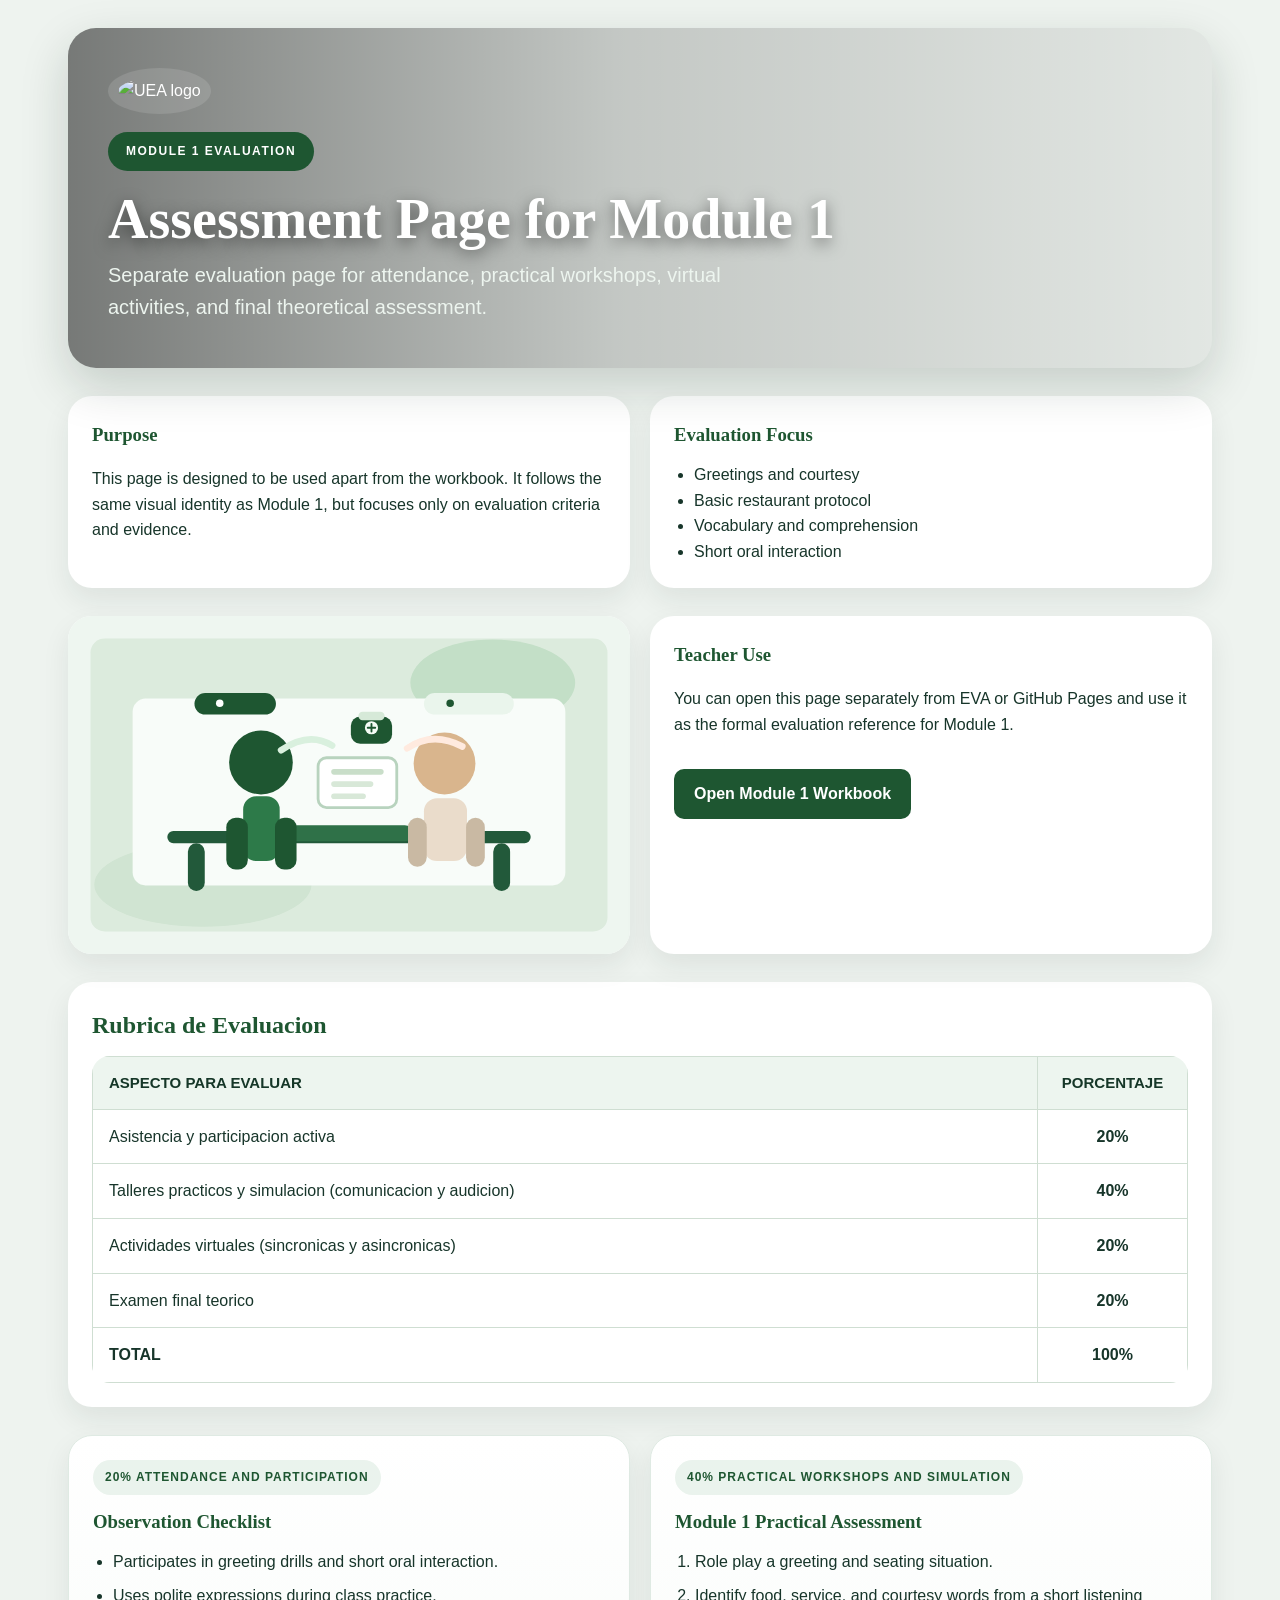
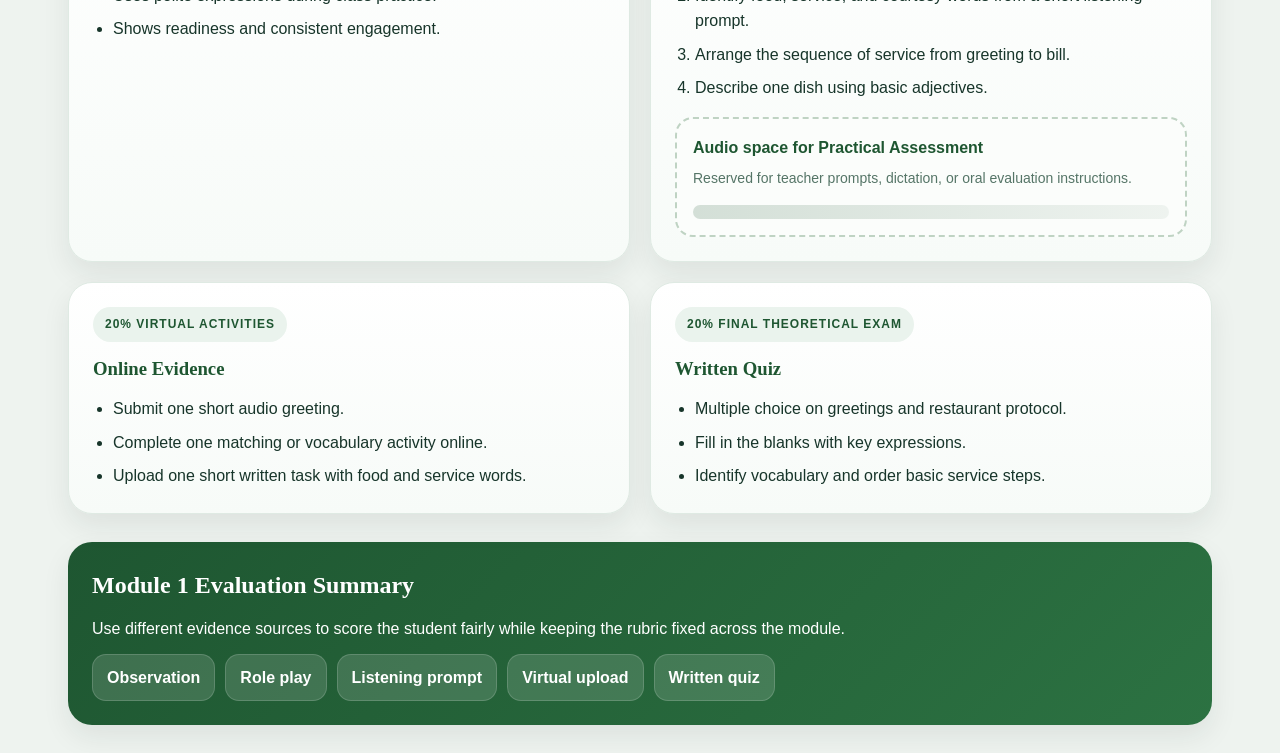
==== module1_evaluation.html @ 51299709 "Publish updated hospitality modules and evaluations" ====
<!DOCTYPE html>
<html lang="en">
<head>
<meta charset="utf-8">
<meta name="viewport" content="width=device-width, initial-scale=1">
<title>Module 1 Evaluation</title>
<style>
  :root {
    --bg: #eef3ef;
    --surface: #ffffff;
    --surface-soft: #f6faf7;
    --line: #dfeae3;
    --text: #17352a;
    --muted: #557567;
    --brand: #1e5631;
    --brand-dark: #163728;
    --shadow: 0 12px 28px rgba(20, 44, 32, 0.08);
  }
  * { box-sizing: border-box; }
  body {
    margin: 0;
    background: var(--bg);
    color: var(--text);
    font-family: "Segoe UI", Roboto, Arial, sans-serif;
    line-height: 1.6;
  }
  .wrap {
    max-width: 1200px;
    margin: 0 auto;
    padding: 28px;
  }
  .hero {
    position: relative;
    overflow: hidden;
    border-radius: 28px;
    min-height: 340px;
    padding: 40px;
    color: #ffffff;
    background:
      linear-gradient(90deg, rgba(0, 0, 0, 0.5), rgba(0, 0, 0, 0.18) 48%, rgba(0, 0, 0, 0.05)),
      url("https://res.cloudinary.com/du4lciu5v/image/upload/q_auto/f_auto/v1775260949/imagen_modulo1_jikhqn.png") center/cover;
    box-shadow: 0 18px 48px rgba(18, 40, 29, 0.18);
  }
  .logo {
    width: 110px;
    border-radius: 50%;
    background: rgba(255, 255, 255, 0.12);
    padding: 10px;
  }
  .badge {
    display: inline-block;
    margin-top: 18px;
    padding: 10px 18px;
    border-radius: 999px;
    background: var(--brand);
    font-size: 12px;
    font-weight: 700;
    letter-spacing: 1.5px;
    text-transform: uppercase;
  }
  .hero h1 {
    margin: 18px 0 10px;
    max-width: 760px;
    font-family: Georgia, "Times New Roman", serif;
    font-size: clamp(34px, 6vw, 56px);
    line-height: 1.08;
    text-shadow: 0 5px 16px rgba(0, 0, 0, 0.5);
  }
  .hero p {
    max-width: 620px;
    margin: 0;
    font-size: 20px;
    color: #edf5ef;
  }
  .intro,
  .criteria-grid,
  .visual-strip {
    display: grid;
    grid-template-columns: 1fr 1fr;
    gap: 20px;
  }
  .intro,
  .visual-strip,
  .criteria-grid,
  .rubric-panel,
  .final-panel {
    margin-top: 28px;
  }
  .panel,
  .criterion,
  .rubric-panel,
  .final-panel,
  .image-card {
    background: var(--surface);
    border-radius: 24px;
    box-shadow: var(--shadow);
  }
  .panel,
  .criterion,
  .rubric-panel,
  .final-panel {
    padding: 24px;
  }
  .panel h3,
  .rubric-panel h2,
  .criterion h3,
  .final-panel h2 {
    margin: 0 0 12px;
    font-family: Georgia, "Times New Roman", serif;
    color: var(--brand);
  }
  .image-card {
    overflow: hidden;
    min-height: 300px;
  }
  .image-card img {
    width: 100%;
    height: 100%;
    display: block;
    object-fit: cover;
  }
  .panel ul,
  .criterion ul,
  .criterion ol {
    margin: 0;
    padding-left: 20px;
  }
  .criterion li + li {
    margin-top: 8px;
  }
  .rubric-table {
    width: 100%;
    border-collapse: collapse;
    overflow: hidden;
    border-radius: 18px;
  }
  .rubric-table th,
  .rubric-table td {
    border: 1px solid #cfded2;
    padding: 14px 16px;
    text-align: left;
  }
  .rubric-table th {
    background: #edf5ef;
    color: var(--brand-dark);
    font-size: 15px;
  }
  .rubric-table td:last-child,
  .rubric-table th:last-child {
    width: 150px;
    text-align: center;
    font-weight: 800;
  }
  .criterion {
    border: 1px solid var(--line);
    background: linear-gradient(180deg, #ffffff 0%, #f7fbf8 100%);
  }
  .weight {
    display: inline-block;
    margin-bottom: 12px;
    padding: 8px 12px;
    border-radius: 999px;
    background: #eaf3ed;
    color: var(--brand);
    font-size: 12px;
    font-weight: 800;
    letter-spacing: 1px;
    text-transform: uppercase;
  }
  .audio-slot {
    margin-top: 16px;
    min-height: 96px;
    border: 2px dashed #bfd3c3;
    border-radius: 18px;
    padding: 16px;
    background: #fbfdfb;
  }
  .audio-slot strong {
    display: block;
    margin-bottom: 6px;
    color: var(--brand);
  }
  .audio-slot p {
    margin: 0;
    color: var(--muted);
    font-size: 14px;
  }
  .audio-placeholder {
    height: 14px;
    margin-top: 16px;
    border-radius: 999px;
    background: linear-gradient(90deg, rgba(30, 86, 49, 0.18), rgba(30, 86, 49, 0.06));
  }
  .action-link {
    display: inline-block;
    margin-top: 16px;
    padding: 12px 20px;
    border-radius: 10px;
    background: var(--brand);
    color: #ffffff;
    text-decoration: none;
    font-weight: 700;
  }
  .final-panel {
    background: linear-gradient(135deg, #1e5631, #2c7242);
    color: #ffffff;
  }
  .final-panel h2 {
    color: #ffffff;
  }
  .final-panel p {
    margin: 0 0 12px;
  }
  .steps {
    display: flex;
    flex-wrap: wrap;
    gap: 10px;
  }
  .steps span {
    background: rgba(255, 255, 255, 0.14);
    border: 1px solid rgba(255, 255, 255, 0.16);
    padding: 10px 14px;
    border-radius: 14px;
    font-weight: 700;
  }
  @media (max-width: 900px) {
    .intro,
    .criteria-grid,
    .visual-strip {
      grid-template-columns: 1fr;
    }
    .hero {
      padding: 28px;
      min-height: auto;
    }
  }
</style>
</head>
<body>
  <div class="wrap">
    <section class="hero">
      <img class="logo" src="https://res.cloudinary.com/du4lciu5v/image/upload/q_auto/f_auto/v1775258231/UEA_logo_jpwwmc.png" alt="UEA logo">
      <div>
        <span class="badge">Module 1 Evaluation</span>
        <h1>Assessment Page for Module 1</h1>
        <p>Separate evaluation page for attendance, practical workshops, virtual activities, and final theoretical assessment.</p>
      </div>
    </section>

    <section class="intro">
      <div class="panel">
        <h3>Purpose</h3>
        <p>This page is designed to be used apart from the workbook. It follows the same visual identity as Module 1, but focuses only on evaluation criteria and evidence.</p>
      </div>
      <div class="panel">
        <h3>Evaluation Focus</h3>
        <ul>
          <li>Greetings and courtesy</li>
          <li>Basic restaurant protocol</li>
          <li>Vocabulary and comprehension</li>
          <li>Short oral interaction</li>
        </ul>
      </div>
    </section>

    <section class="visual-strip">
      <div class="image-card">
        <img src="assets/module1-scene.svg" alt="Module 1 evaluation illustration">
      </div>
      <div class="panel">
        <h3>Teacher Use</h3>
        <p>You can open this page separately from EVA or GitHub Pages and use it as the formal evaluation reference for Module 1.</p>
        <a class="action-link" href="module1_vip_workbook.html">Open Module 1 Workbook</a>
      </div>
    </section>

    <section class="rubric-panel">
      <h2>Rubrica de Evaluacion</h2>
      <table class="rubric-table">
        <thead>
          <tr>
            <th>ASPECTO PARA EVALUAR</th>
            <th>PORCENTAJE</th>
          </tr>
        </thead>
        <tbody>
          <tr>
            <td>Asistencia y participacion activa</td>
            <td>20%</td>
          </tr>
          <tr>
            <td>Talleres practicos y simulacion (comunicacion y audicion)</td>
            <td>40%</td>
          </tr>
          <tr>
            <td>Actividades virtuales (sincronicas y asincronicas)</td>
            <td>20%</td>
          </tr>
          <tr>
            <td>Examen final teorico</td>
            <td>20%</td>
          </tr>
          <tr>
            <td><strong>TOTAL</strong></td>
            <td><strong>100%</strong></td>
          </tr>
        </tbody>
      </table>
    </section>

    <section class="criteria-grid">
      <div class="criterion">
        <span class="weight">20% Attendance and Participation</span>
        <h3>Observation Checklist</h3>
        <ul>
          <li>Participates in greeting drills and short oral interaction.</li>
          <li>Uses polite expressions during class practice.</li>
          <li>Shows readiness and consistent engagement.</li>
        </ul>
      </div>
      <div class="criterion">
        <span class="weight">40% Practical Workshops and Simulation</span>
        <h3>Module 1 Practical Assessment</h3>
        <ol>
          <li>Role play a greeting and seating situation.</li>
          <li>Identify food, service, and courtesy words from a short listening prompt.</li>
          <li>Arrange the sequence of service from greeting to bill.</li>
          <li>Describe one dish using basic adjectives.</li>
        </ol>
        <div class="audio-slot">
          <strong>Audio space for Practical Assessment</strong>
          <p>Reserved for teacher prompts, dictation, or oral evaluation instructions.</p>
          <div class="audio-placeholder"></div>
        </div>
      </div>
      <div class="criterion">
        <span class="weight">20% Virtual Activities</span>
        <h3>Online Evidence</h3>
        <ul>
          <li>Submit one short audio greeting.</li>
          <li>Complete one matching or vocabulary activity online.</li>
          <li>Upload one short written task with food and service words.</li>
        </ul>
      </div>
      <div class="criterion">
        <span class="weight">20% Final Theoretical Exam</span>
        <h3>Written Quiz</h3>
        <ul>
          <li>Multiple choice on greetings and restaurant protocol.</li>
          <li>Fill in the blanks with key expressions.</li>
          <li>Identify vocabulary and order basic service steps.</li>
        </ul>
      </div>
    </section>

    <section class="final-panel">
      <h2>Module 1 Evaluation Summary</h2>
      <p>Use different evidence sources to score the student fairly while keeping the rubric fixed across the module.</p>
      <div class="steps">
        <span>Observation</span>
        <span>Role play</span>
        <span>Listening prompt</span>
        <span>Virtual upload</span>
        <span>Written quiz</span>
      </div>
    </section>
  </div>
</body>
</html>
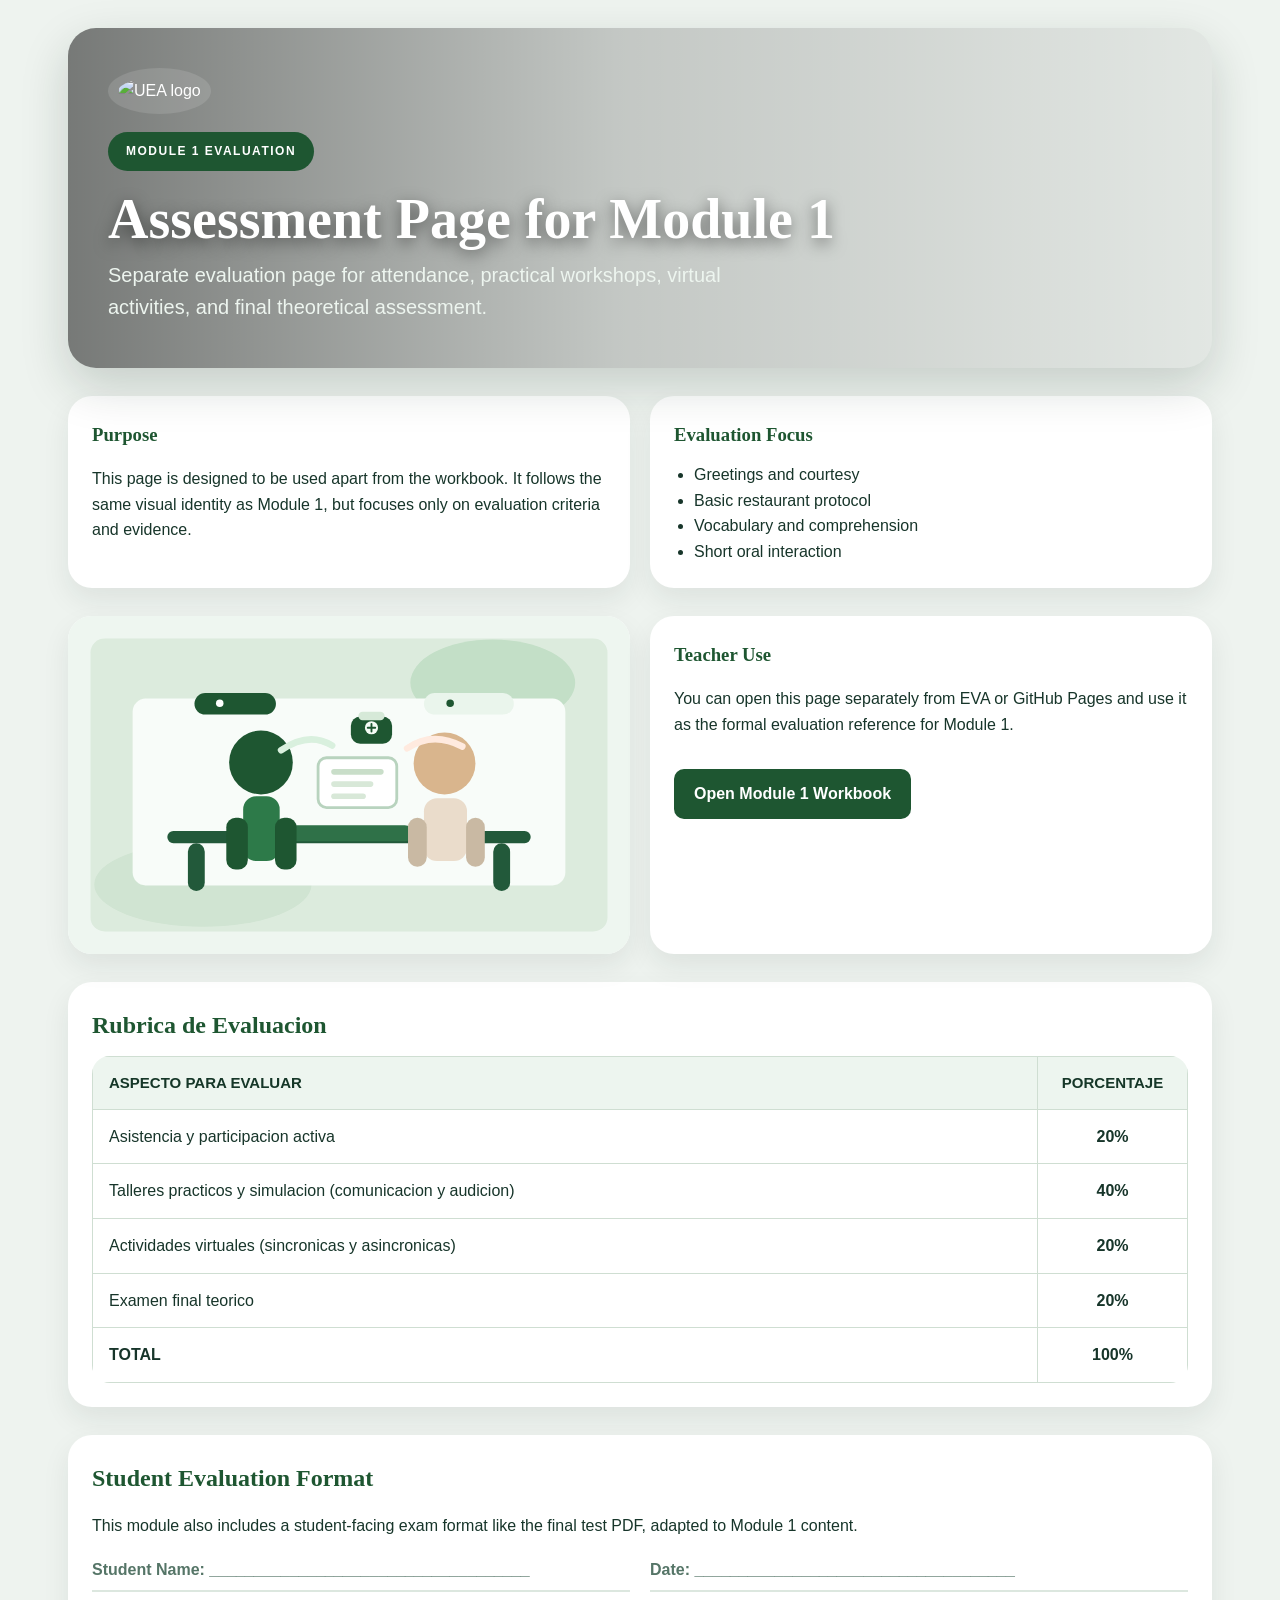
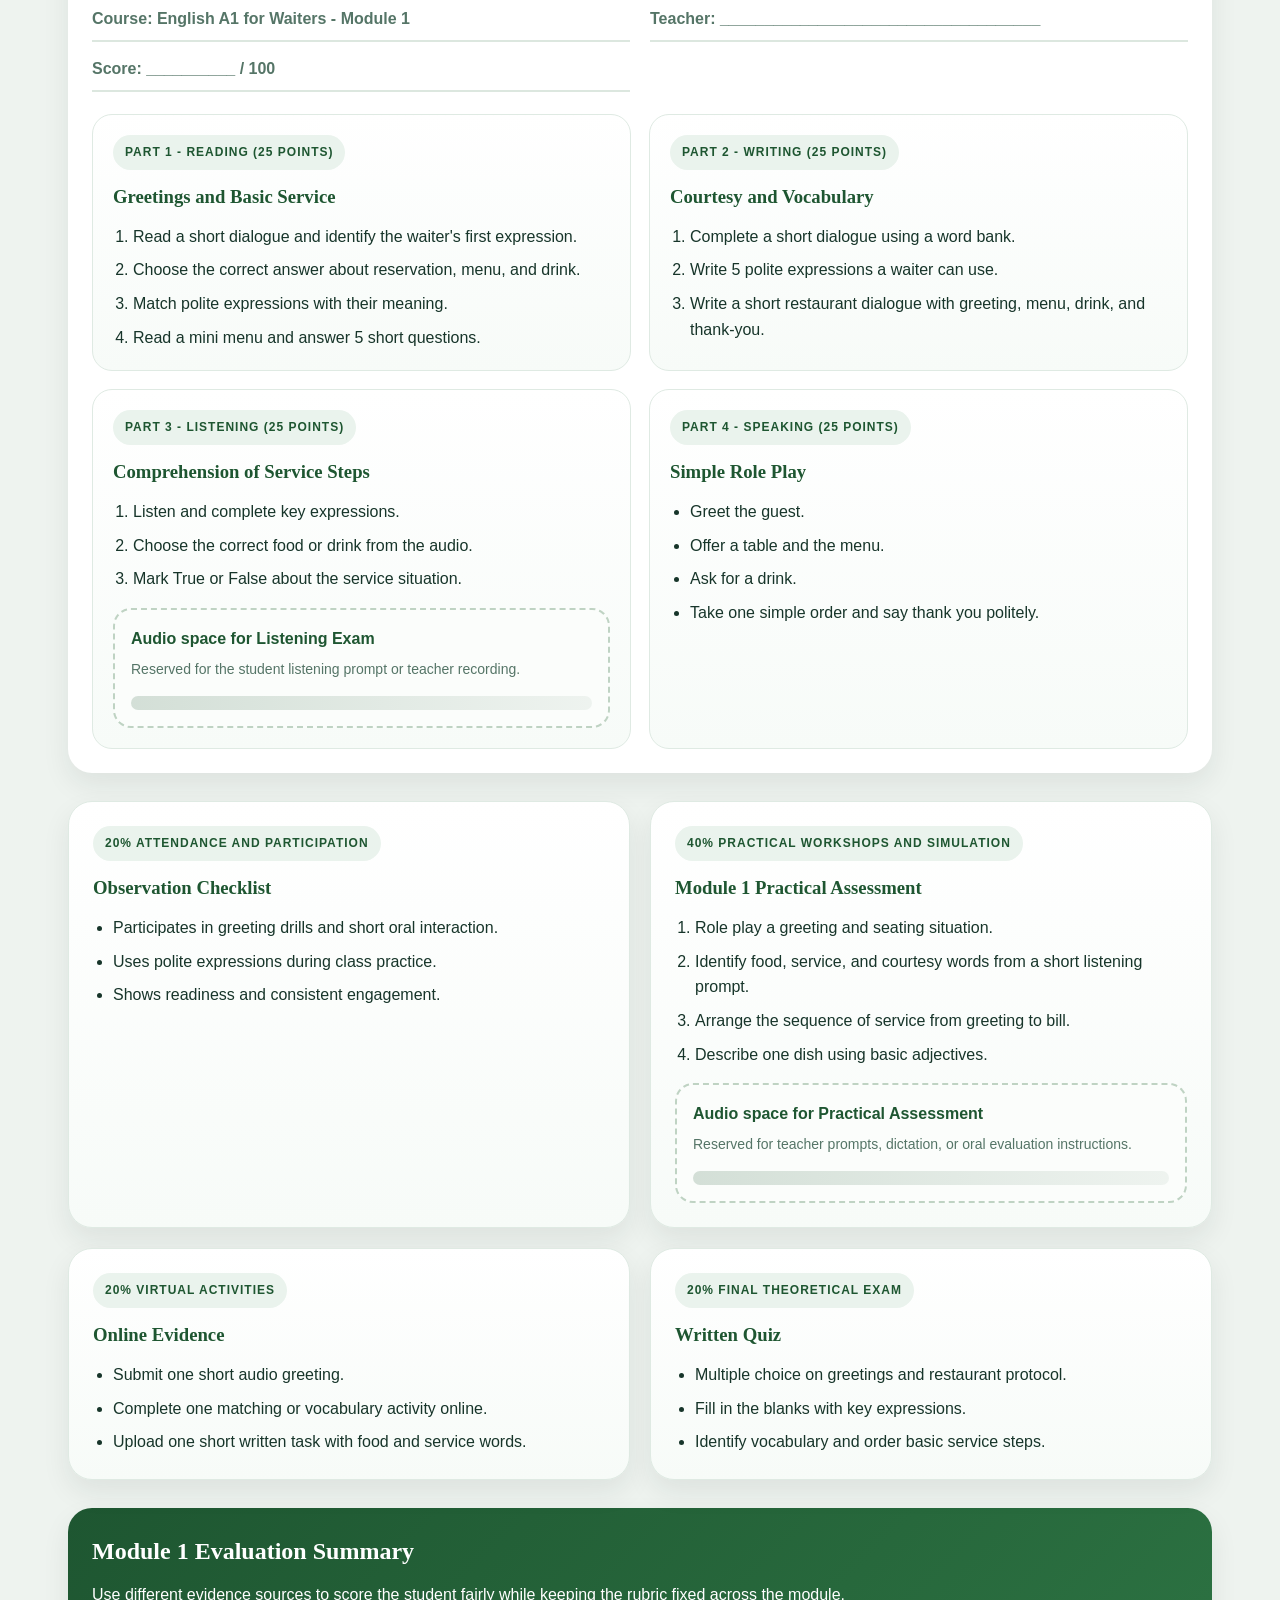
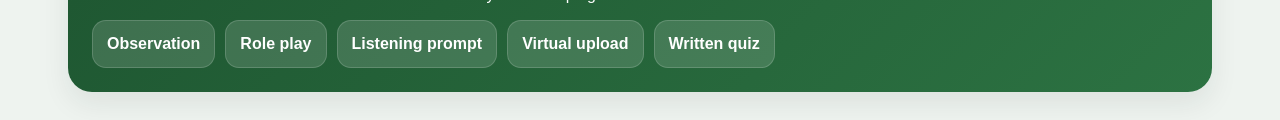
==== commit 8401e75c: "Add exam-style evaluation sections" ====
--- a/module1_evaluation.html
+++ b/module1_evaluation.html
@@ -201,6 +201,67 @@
     text-decoration: none;
     font-weight: 700;
   }
+  .exam-sheet {
+    margin-top: 28px;
+    padding: 24px;
+    border-radius: 24px;
+    background: #ffffff;
+    box-shadow: var(--shadow);
+  }
+  .exam-sheet h2,
+  .exam-part h3 {
+    margin: 0 0 12px;
+    font-family: Georgia, "Times New Roman", serif;
+    color: var(--brand);
+  }
+  .exam-meta {
+    display: grid;
+    grid-template-columns: repeat(2, minmax(0, 1fr));
+    gap: 14px 20px;
+    margin: 18px 0 22px;
+  }
+  .line-field {
+    padding-bottom: 8px;
+    border-bottom: 2px solid #dce7df;
+    color: var(--muted);
+    font-weight: 600;
+  }
+  .exam-grid {
+    display: grid;
+    grid-template-columns: 1fr 1fr;
+    gap: 18px;
+  }
+  .exam-part {
+    padding: 20px;
+    border-radius: 20px;
+    border: 1px solid var(--line);
+    background: linear-gradient(180deg, #ffffff 0%, #f7fbf8 100%);
+  }
+  .part-chip {
+    display: inline-block;
+    margin-bottom: 12px;
+    padding: 8px 12px;
+    border-radius: 999px;
+    background: #eaf3ed;
+    color: var(--brand);
+    font-size: 12px;
+    font-weight: 800;
+    letter-spacing: 1px;
+    text-transform: uppercase;
+  }
+  .exam-part p,
+  .exam-part ol,
+  .exam-part ul {
+    margin-top: 0;
+    margin-bottom: 0;
+  }
+  .exam-part ol,
+  .exam-part ul {
+    padding-left: 20px;
+  }
+  .exam-part li + li {
+    margin-top: 8px;
+  }
   .final-panel {
     background: linear-gradient(135deg, #1e5631, #2c7242);
     color: #ffffff;
@@ -226,7 +287,9 @@
   @media (max-width: 900px) {
     .intro,
     .criteria-grid,
-    .visual-strip {
+    .visual-strip,
+    .exam-grid,
+    .exam-meta {
       grid-template-columns: 1fr;
     }
     .hero {
@@ -306,6 +369,63 @@
           </tr>
         </tbody>
       </table>
+    </section>
+
+    <section class="exam-sheet">
+      <h2>Student Evaluation Format</h2>
+      <p>This module also includes a student-facing exam format like the final test PDF, adapted to Module 1 content.</p>
+      <div class="exam-meta">
+        <div class="line-field">Student Name: ____________________________________</div>
+        <div class="line-field">Date: ____________________________________</div>
+        <div class="line-field">Course: English A1 for Waiters - Module 1</div>
+        <div class="line-field">Teacher: ____________________________________</div>
+        <div class="line-field">Score: __________ / 100</div>
+      </div>
+      <div class="exam-grid">
+        <div class="exam-part">
+          <span class="part-chip">Part 1 - Reading (25 points)</span>
+          <h3>Greetings and Basic Service</h3>
+          <ol>
+            <li>Read a short dialogue and identify the waiter&apos;s first expression.</li>
+            <li>Choose the correct answer about reservation, menu, and drink.</li>
+            <li>Match polite expressions with their meaning.</li>
+            <li>Read a mini menu and answer 5 short questions.</li>
+          </ol>
+        </div>
+        <div class="exam-part">
+          <span class="part-chip">Part 2 - Writing (25 points)</span>
+          <h3>Courtesy and Vocabulary</h3>
+          <ol>
+            <li>Complete a short dialogue using a word bank.</li>
+            <li>Write 5 polite expressions a waiter can use.</li>
+            <li>Write a short restaurant dialogue with greeting, menu, drink, and thank-you.</li>
+          </ol>
+        </div>
+        <div class="exam-part">
+          <span class="part-chip">Part 3 - Listening (25 points)</span>
+          <h3>Comprehension of Service Steps</h3>
+          <ol>
+            <li>Listen and complete key expressions.</li>
+            <li>Choose the correct food or drink from the audio.</li>
+            <li>Mark True or False about the service situation.</li>
+          </ol>
+          <div class="audio-slot">
+            <strong>Audio space for Listening Exam</strong>
+            <p>Reserved for the student listening prompt or teacher recording.</p>
+            <div class="audio-placeholder"></div>
+          </div>
+        </div>
+        <div class="exam-part">
+          <span class="part-chip">Part 4 - Speaking (25 points)</span>
+          <h3>Simple Role Play</h3>
+          <ul>
+            <li>Greet the guest.</li>
+            <li>Offer a table and the menu.</li>
+            <li>Ask for a drink.</li>
+            <li>Take one simple order and say thank you politely.</li>
+          </ul>
+        </div>
+      </div>
     </section>
 
     <section class="criteria-grid">
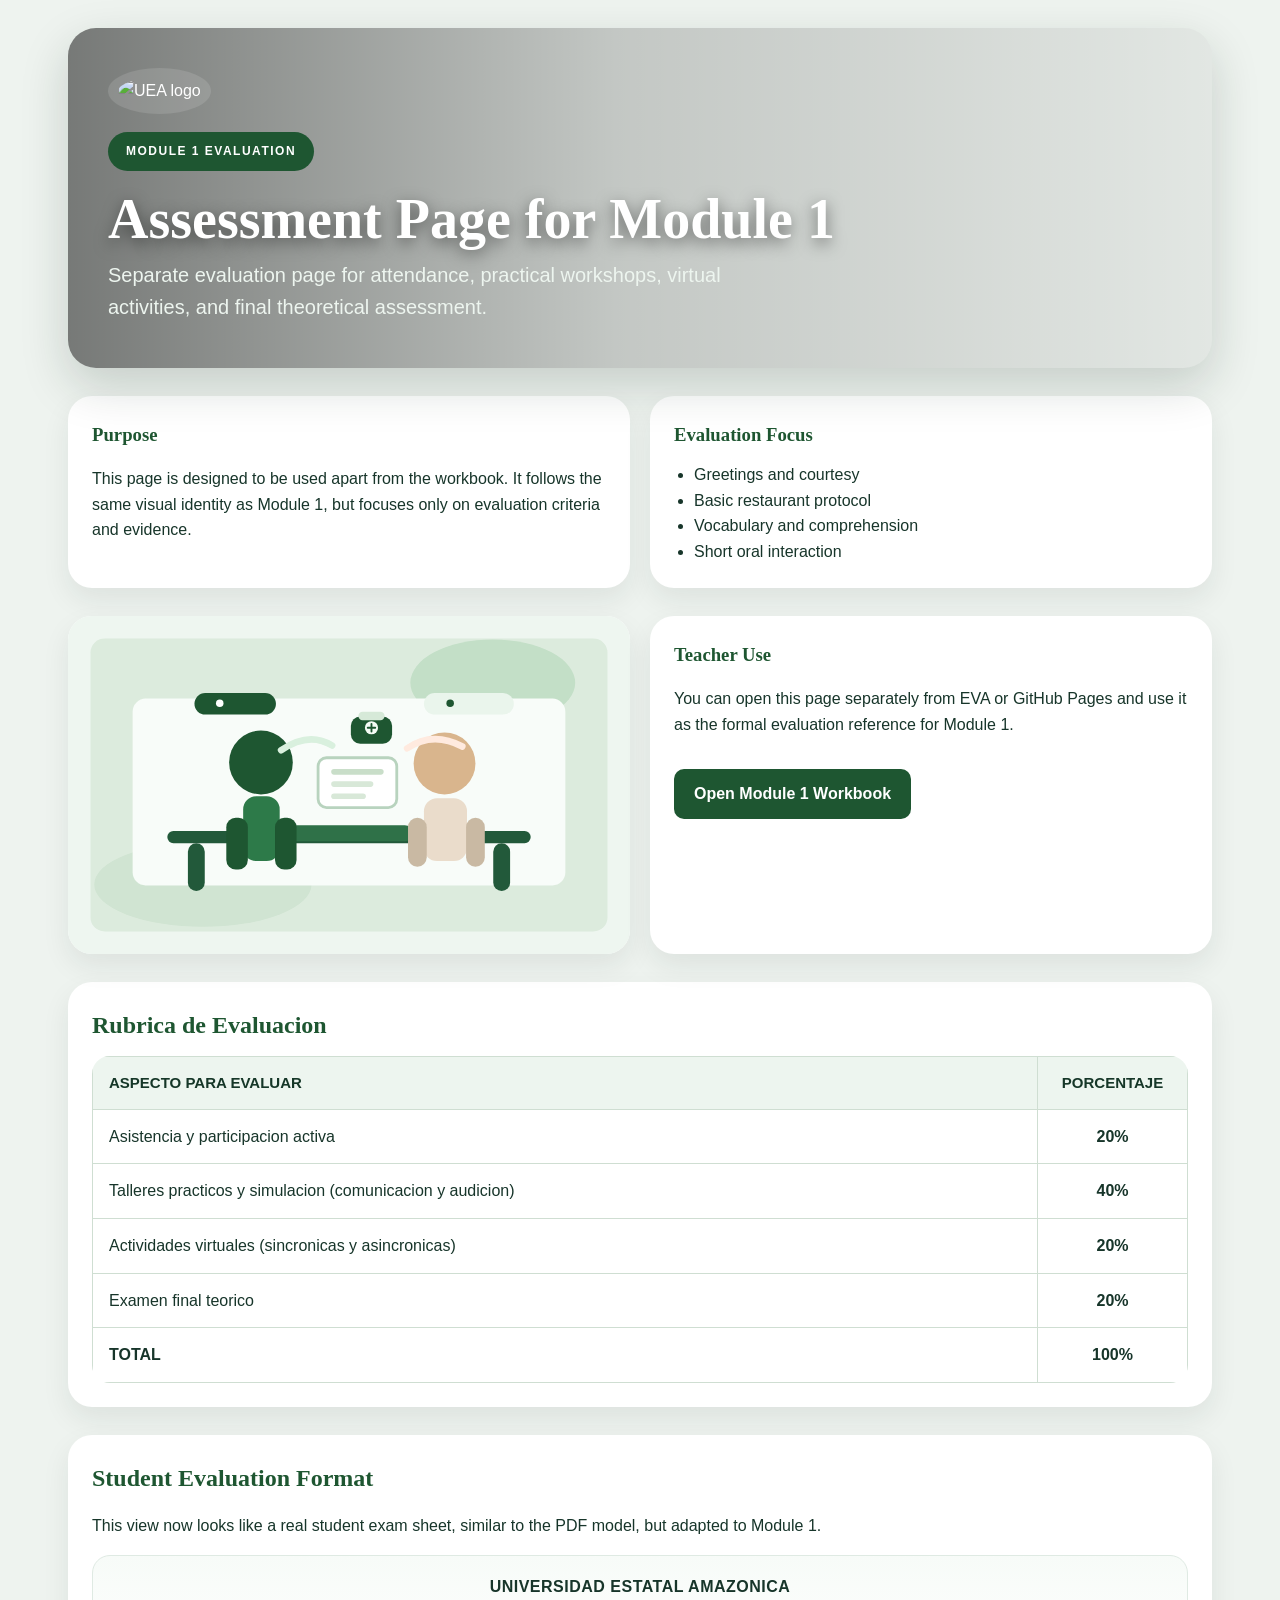
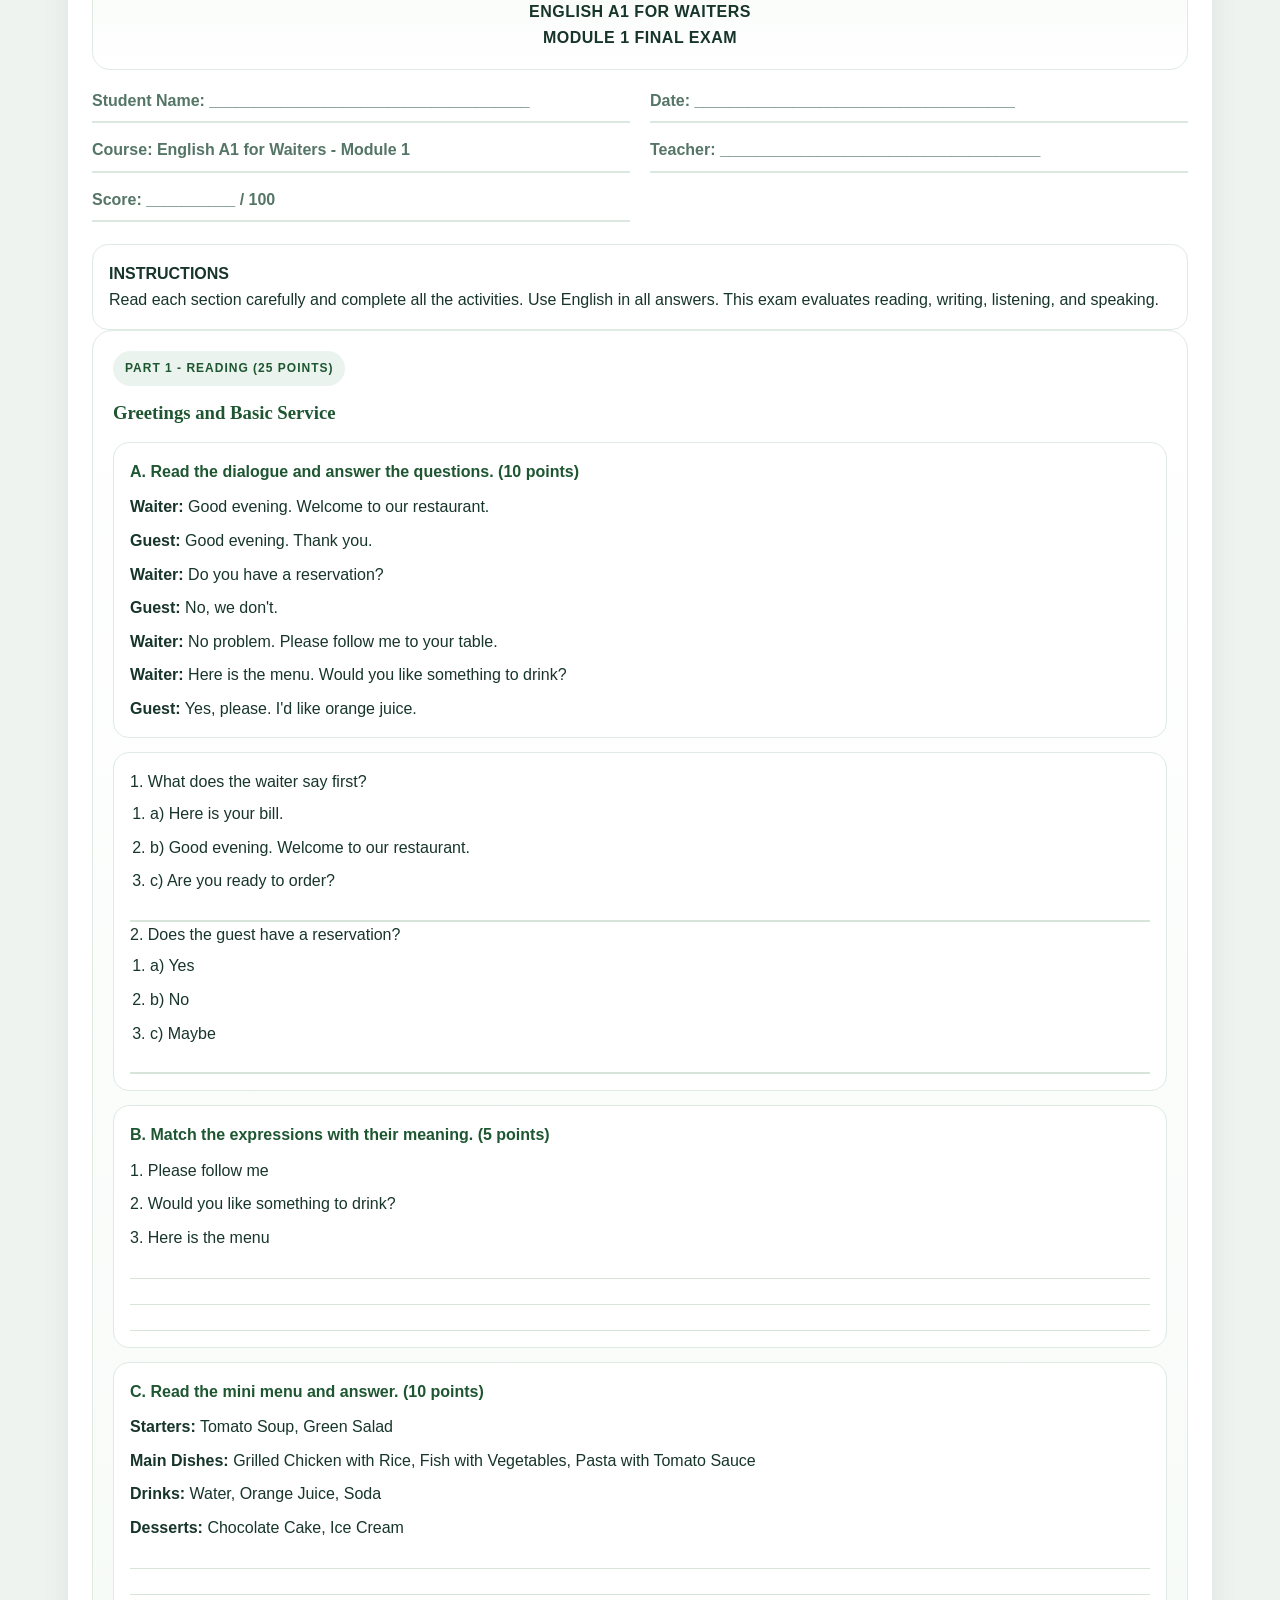
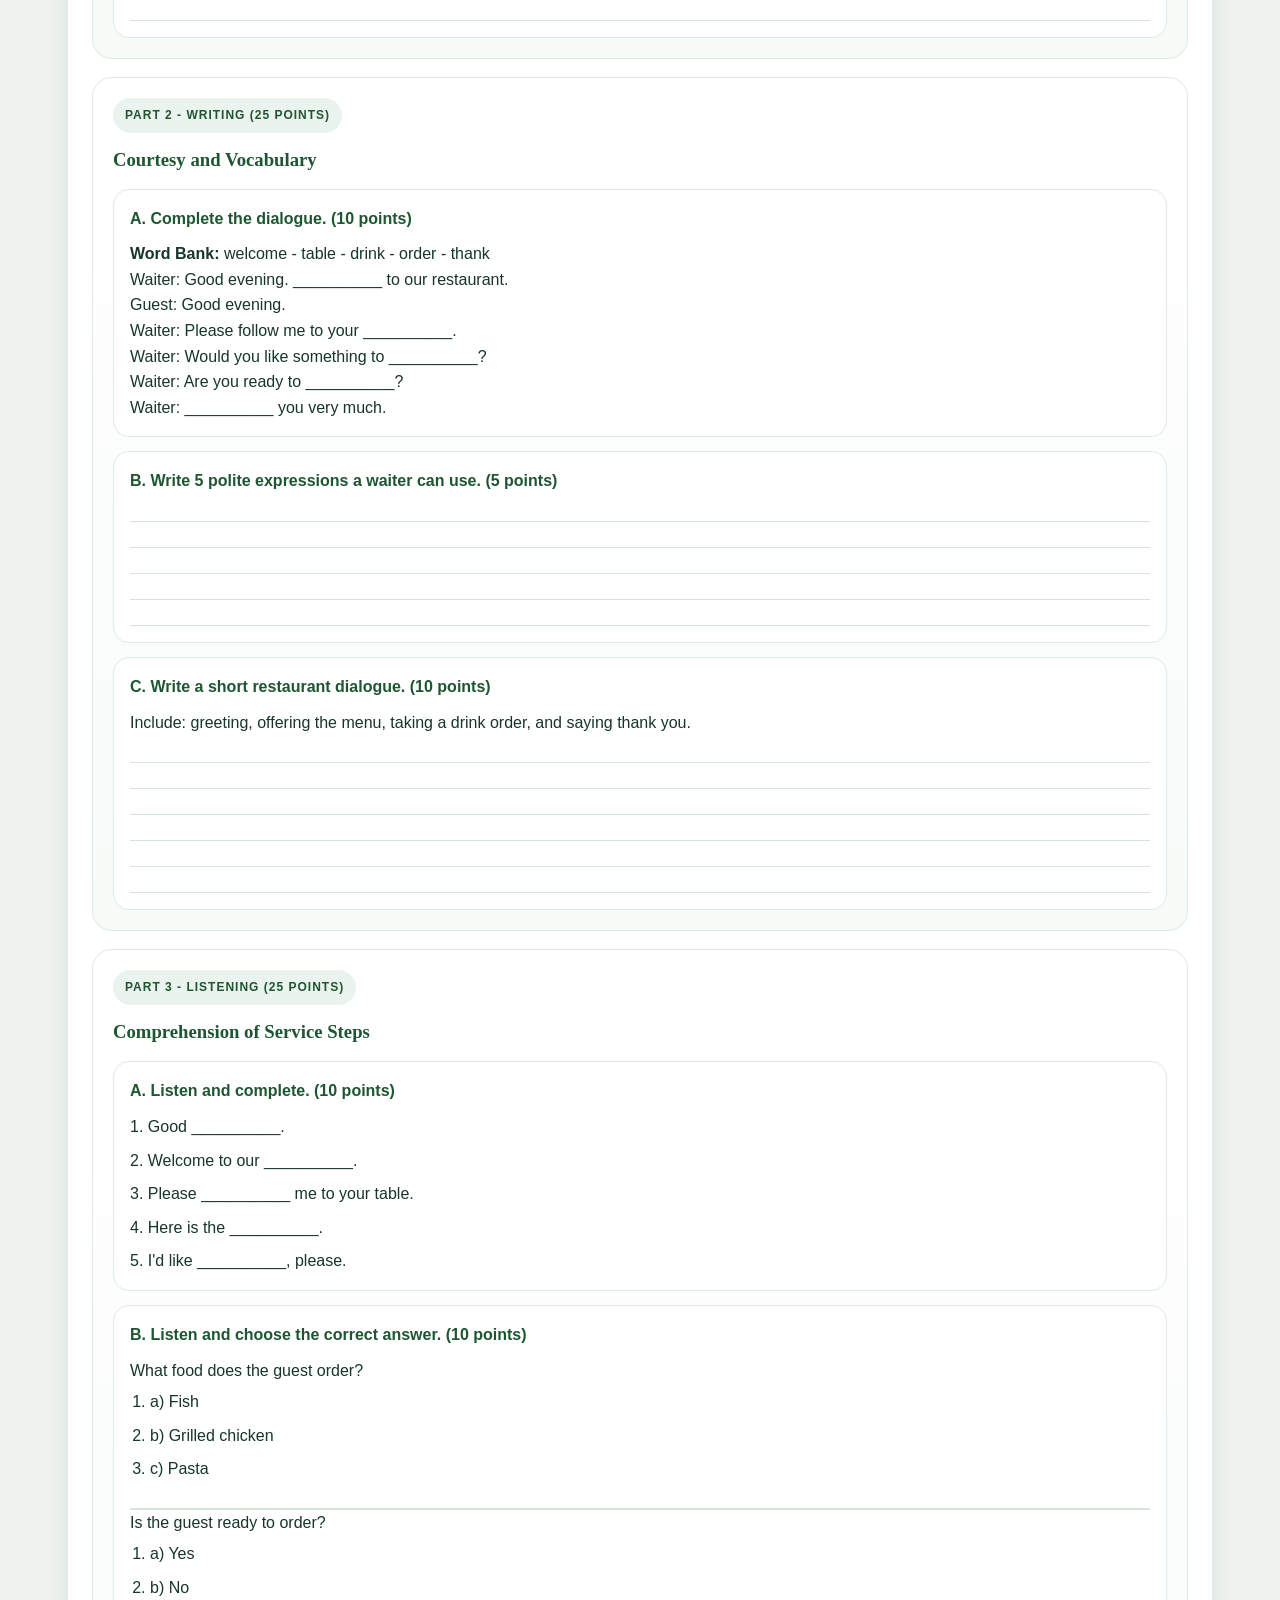
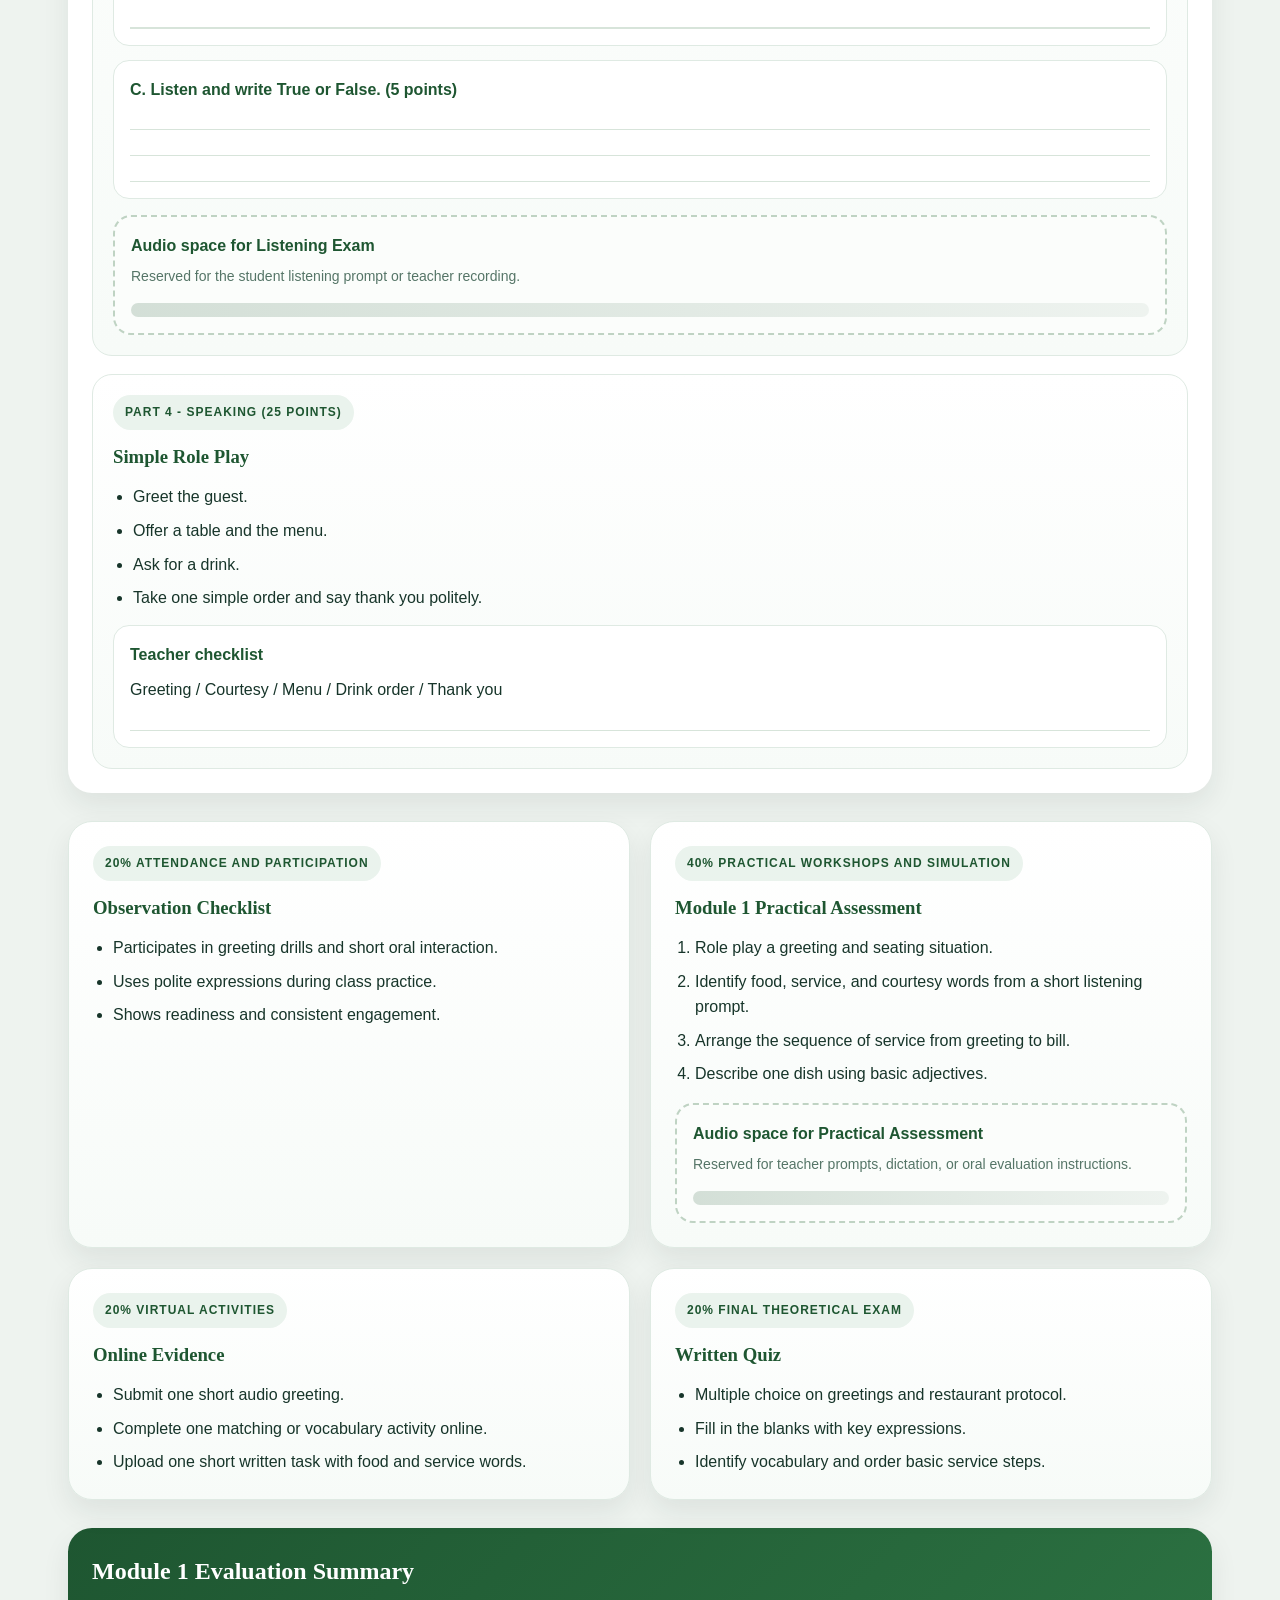
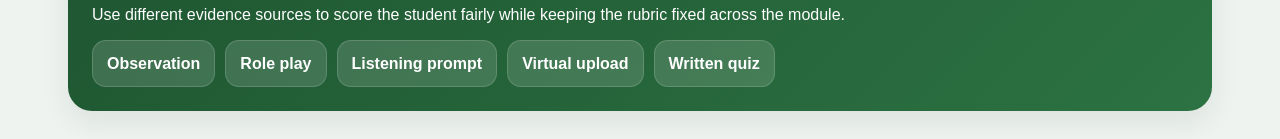
==== commit 1fb1ff96: "Render evaluations as exam sheets" ====
--- a/module1_evaluation.html
+++ b/module1_evaluation.html
@@ -228,7 +228,7 @@
   }
   .exam-grid {
     display: grid;
-    grid-template-columns: 1fr 1fr;
+    grid-template-columns: 1fr;
     gap: 18px;
   }
   .exam-part {
@@ -261,6 +261,69 @@
   }
   .exam-part li + li {
     margin-top: 8px;
+  }
+  .exam-header {
+    text-align: center;
+    padding: 18px;
+    border-radius: 18px;
+    background: linear-gradient(180deg, #f7fbf8 0%, #ffffff 100%);
+    border: 1px solid var(--line);
+  }
+  .exam-header p {
+    margin: 0;
+    font-weight: 700;
+    letter-spacing: 0.5px;
+  }
+  .instruction-box,
+  .dialogue-box,
+  .menu-box,
+  .word-bank,
+  .question-box {
+    margin-top: 14px;
+    padding: 16px;
+    border-radius: 16px;
+    border: 1px solid var(--line);
+    background: #ffffff;
+  }
+  .dialogue-box p,
+  .menu-box p,
+  .question-box p,
+  .instruction-box p,
+  .word-bank p {
+    margin: 0;
+  }
+  .dialogue-box p + p,
+  .menu-box p + p,
+  .question-box p + p {
+    margin-top: 8px;
+  }
+  .subsection-title {
+    display: block;
+    margin-bottom: 10px;
+    color: var(--brand);
+    font-weight: 800;
+  }
+  .answer-line {
+    display: block;
+    margin-top: 8px;
+    min-height: 20px;
+    border-bottom: 2px solid #d7e4da;
+  }
+  .answer-lines {
+    margin-top: 10px;
+  }
+  .answer-lines span {
+    display: block;
+    height: 18px;
+    border-bottom: 1px solid #d7e4da;
+    margin-top: 8px;
+  }
+  .mc-options {
+    margin-top: 8px;
+    padding-left: 20px;
+  }
+  .mc-options li {
+    margin-top: 6px;
   }
   .final-panel {
     background: linear-gradient(135deg, #1e5631, #2c7242);
@@ -373,7 +436,12 @@
 
     <section class="exam-sheet">
       <h2>Student Evaluation Format</h2>
-      <p>This module also includes a student-facing exam format like the final test PDF, adapted to Module 1 content.</p>
+      <p>This view now looks like a real student exam sheet, similar to the PDF model, but adapted to Module 1.</p>
+      <div class="exam-header">
+        <p>UNIVERSIDAD ESTATAL AMAZONICA</p>
+        <p>ENGLISH A1 FOR WAITERS</p>
+        <p>MODULE 1 FINAL EXAM</p>
+      </div>
       <div class="exam-meta">
         <div class="line-field">Student Name: ____________________________________</div>
         <div class="line-field">Date: ____________________________________</div>
@@ -381,34 +449,135 @@
         <div class="line-field">Teacher: ____________________________________</div>
         <div class="line-field">Score: __________ / 100</div>
       </div>
+      <div class="instruction-box">
+        <p><strong>INSTRUCTIONS</strong></p>
+        <p>Read each section carefully and complete all the activities. Use English in all answers. This exam evaluates reading, writing, listening, and speaking.</p>
+      </div>
       <div class="exam-grid">
         <div class="exam-part">
           <span class="part-chip">Part 1 - Reading (25 points)</span>
           <h3>Greetings and Basic Service</h3>
-          <ol>
-            <li>Read a short dialogue and identify the waiter&apos;s first expression.</li>
-            <li>Choose the correct answer about reservation, menu, and drink.</li>
-            <li>Match polite expressions with their meaning.</li>
-            <li>Read a mini menu and answer 5 short questions.</li>
-          </ol>
+          <div class="dialogue-box">
+            <span class="subsection-title">A. Read the dialogue and answer the questions. (10 points)</span>
+            <p><strong>Waiter:</strong> Good evening. Welcome to our restaurant.</p>
+            <p><strong>Guest:</strong> Good evening. Thank you.</p>
+            <p><strong>Waiter:</strong> Do you have a reservation?</p>
+            <p><strong>Guest:</strong> No, we don&apos;t.</p>
+            <p><strong>Waiter:</strong> No problem. Please follow me to your table.</p>
+            <p><strong>Waiter:</strong> Here is the menu. Would you like something to drink?</p>
+            <p><strong>Guest:</strong> Yes, please. I&apos;d like orange juice.</p>
+          </div>
+          <div class="question-box">
+            <p>1. What does the waiter say first?</p>
+            <ol class="mc-options">
+              <li>a) Here is your bill.</li>
+              <li>b) Good evening. Welcome to our restaurant.</li>
+              <li>c) Are you ready to order?</li>
+            </ol>
+            <span class="answer-line"></span>
+            <p>2. Does the guest have a reservation?</p>
+            <ol class="mc-options">
+              <li>a) Yes</li>
+              <li>b) No</li>
+              <li>c) Maybe</li>
+            </ol>
+            <span class="answer-line"></span>
+          </div>
+          <div class="question-box">
+            <span class="subsection-title">B. Match the expressions with their meaning. (5 points)</span>
+            <p>1. Please follow me</p>
+            <p>2. Would you like something to drink?</p>
+            <p>3. Here is the menu</p>
+            <div class="answer-lines">
+              <span></span>
+              <span></span>
+              <span></span>
+            </div>
+          </div>
+          <div class="menu-box">
+            <span class="subsection-title">C. Read the mini menu and answer. (10 points)</span>
+            <p><strong>Starters:</strong> Tomato Soup, Green Salad</p>
+            <p><strong>Main Dishes:</strong> Grilled Chicken with Rice, Fish with Vegetables, Pasta with Tomato Sauce</p>
+            <p><strong>Drinks:</strong> Water, Orange Juice, Soda</p>
+            <p><strong>Desserts:</strong> Chocolate Cake, Ice Cream</p>
+            <div class="answer-lines">
+              <span></span>
+              <span></span>
+              <span></span>
+            </div>
+          </div>
         </div>
         <div class="exam-part">
           <span class="part-chip">Part 2 - Writing (25 points)</span>
           <h3>Courtesy and Vocabulary</h3>
-          <ol>
-            <li>Complete a short dialogue using a word bank.</li>
-            <li>Write 5 polite expressions a waiter can use.</li>
-            <li>Write a short restaurant dialogue with greeting, menu, drink, and thank-you.</li>
-          </ol>
+          <div class="word-bank">
+            <span class="subsection-title">A. Complete the dialogue. (10 points)</span>
+            <p><strong>Word Bank:</strong> welcome - table - drink - order - thank</p>
+            <p>Waiter: Good evening. __________ to our restaurant.</p>
+            <p>Guest: Good evening.</p>
+            <p>Waiter: Please follow me to your __________.</p>
+            <p>Waiter: Would you like something to __________?</p>
+            <p>Waiter: Are you ready to __________?</p>
+            <p>Waiter: __________ you very much.</p>
+          </div>
+          <div class="question-box">
+            <span class="subsection-title">B. Write 5 polite expressions a waiter can use. (5 points)</span>
+            <div class="answer-lines">
+              <span></span>
+              <span></span>
+              <span></span>
+              <span></span>
+              <span></span>
+            </div>
+          </div>
+          <div class="question-box">
+            <span class="subsection-title">C. Write a short restaurant dialogue. (10 points)</span>
+            <p>Include: greeting, offering the menu, taking a drink order, and saying thank you.</p>
+            <div class="answer-lines">
+              <span></span>
+              <span></span>
+              <span></span>
+              <span></span>
+              <span></span>
+              <span></span>
+            </div>
+          </div>
         </div>
         <div class="exam-part">
           <span class="part-chip">Part 3 - Listening (25 points)</span>
           <h3>Comprehension of Service Steps</h3>
-          <ol>
-            <li>Listen and complete key expressions.</li>
-            <li>Choose the correct food or drink from the audio.</li>
-            <li>Mark True or False about the service situation.</li>
-          </ol>
+          <div class="question-box">
+            <span class="subsection-title">A. Listen and complete. (10 points)</span>
+            <p>1. Good __________.</p>
+            <p>2. Welcome to our __________.</p>
+            <p>3. Please __________ me to your table.</p>
+            <p>4. Here is the __________.</p>
+            <p>5. I&apos;d like __________, please.</p>
+          </div>
+          <div class="question-box">
+            <span class="subsection-title">B. Listen and choose the correct answer. (10 points)</span>
+            <p>What food does the guest order?</p>
+            <ol class="mc-options">
+              <li>a) Fish</li>
+              <li>b) Grilled chicken</li>
+              <li>c) Pasta</li>
+            </ol>
+            <span class="answer-line"></span>
+            <p>Is the guest ready to order?</p>
+            <ol class="mc-options">
+              <li>a) Yes</li>
+              <li>b) No</li>
+            </ol>
+            <span class="answer-line"></span>
+          </div>
+          <div class="question-box">
+            <span class="subsection-title">C. Listen and write True or False. (5 points)</span>
+            <div class="answer-lines">
+              <span></span>
+              <span></span>
+              <span></span>
+            </div>
+          </div>
           <div class="audio-slot">
             <strong>Audio space for Listening Exam</strong>
             <p>Reserved for the student listening prompt or teacher recording.</p>
@@ -424,6 +593,13 @@
             <li>Ask for a drink.</li>
             <li>Take one simple order and say thank you politely.</li>
           </ul>
+          <div class="question-box">
+            <span class="subsection-title">Teacher checklist</span>
+            <p>Greeting / Courtesy / Menu / Drink order / Thank you</p>
+            <div class="answer-lines">
+              <span></span>
+            </div>
+          </div>
         </div>
       </div>
     </section>
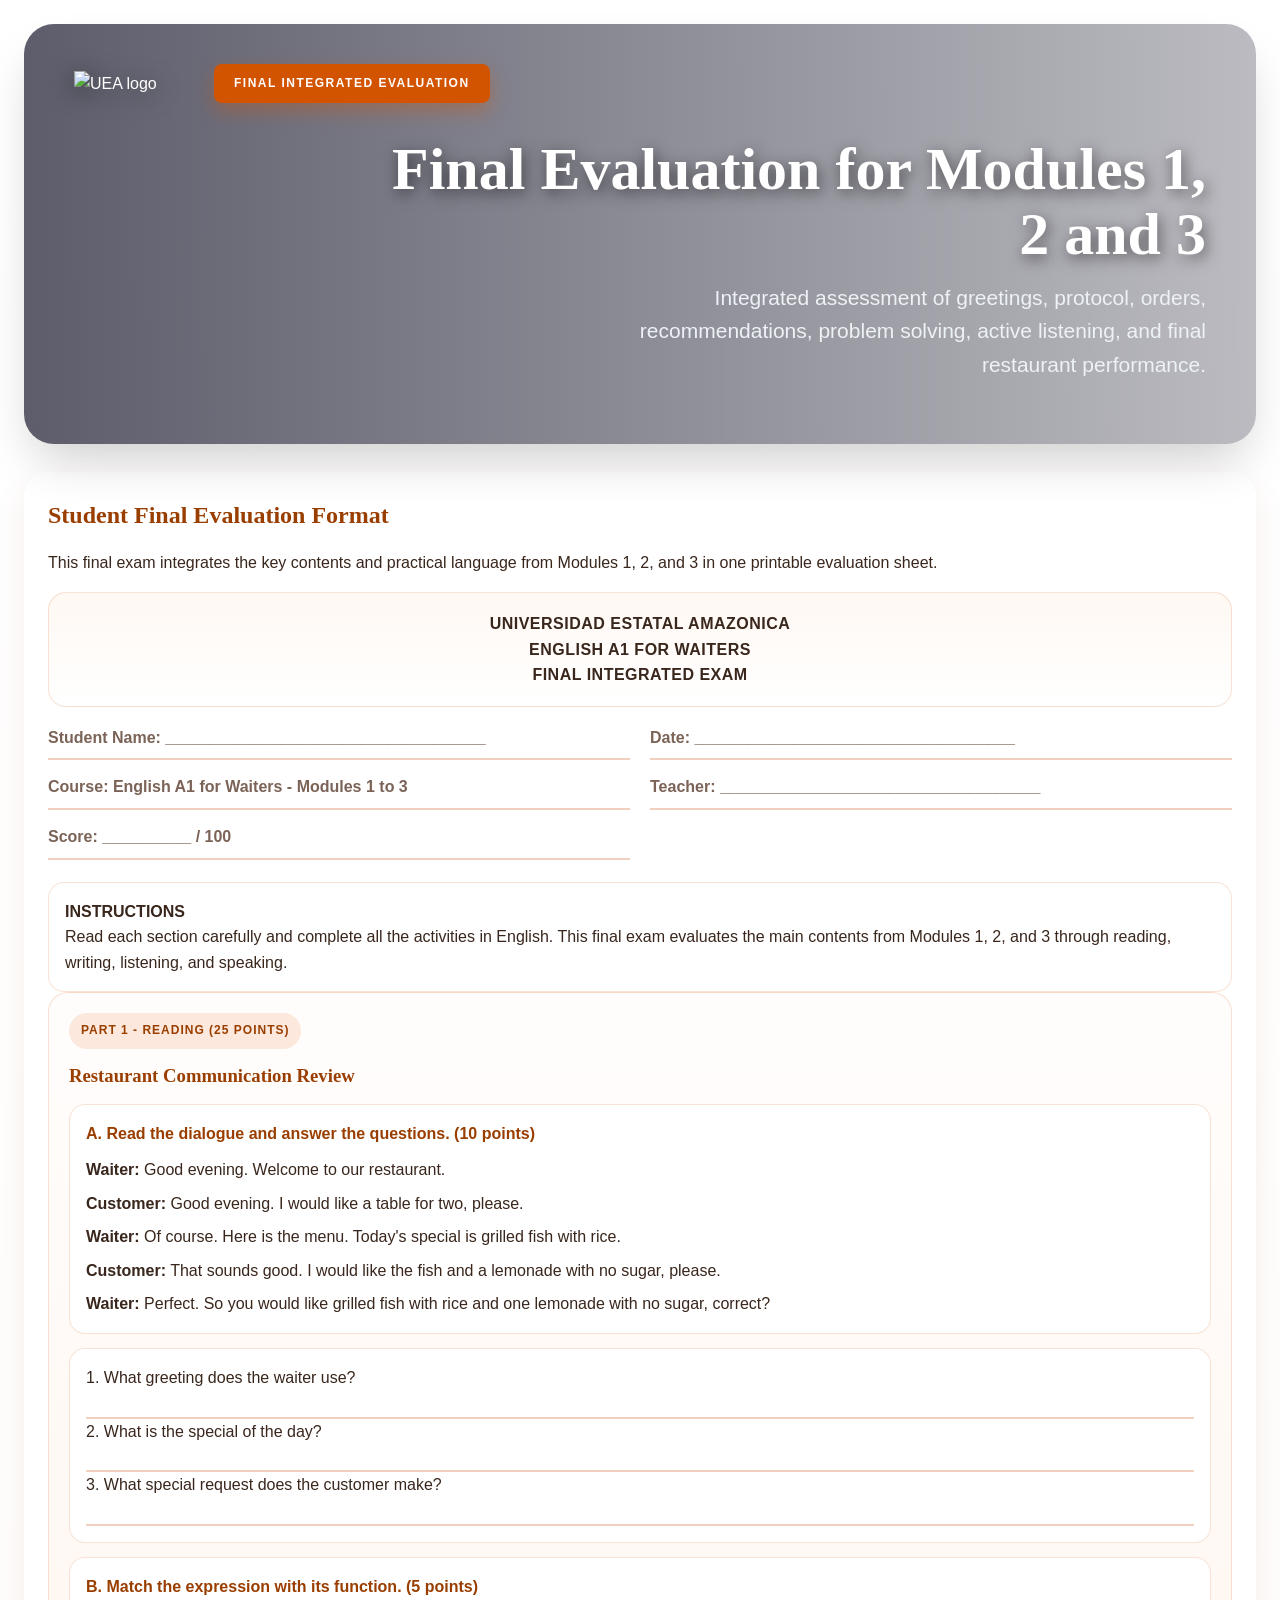
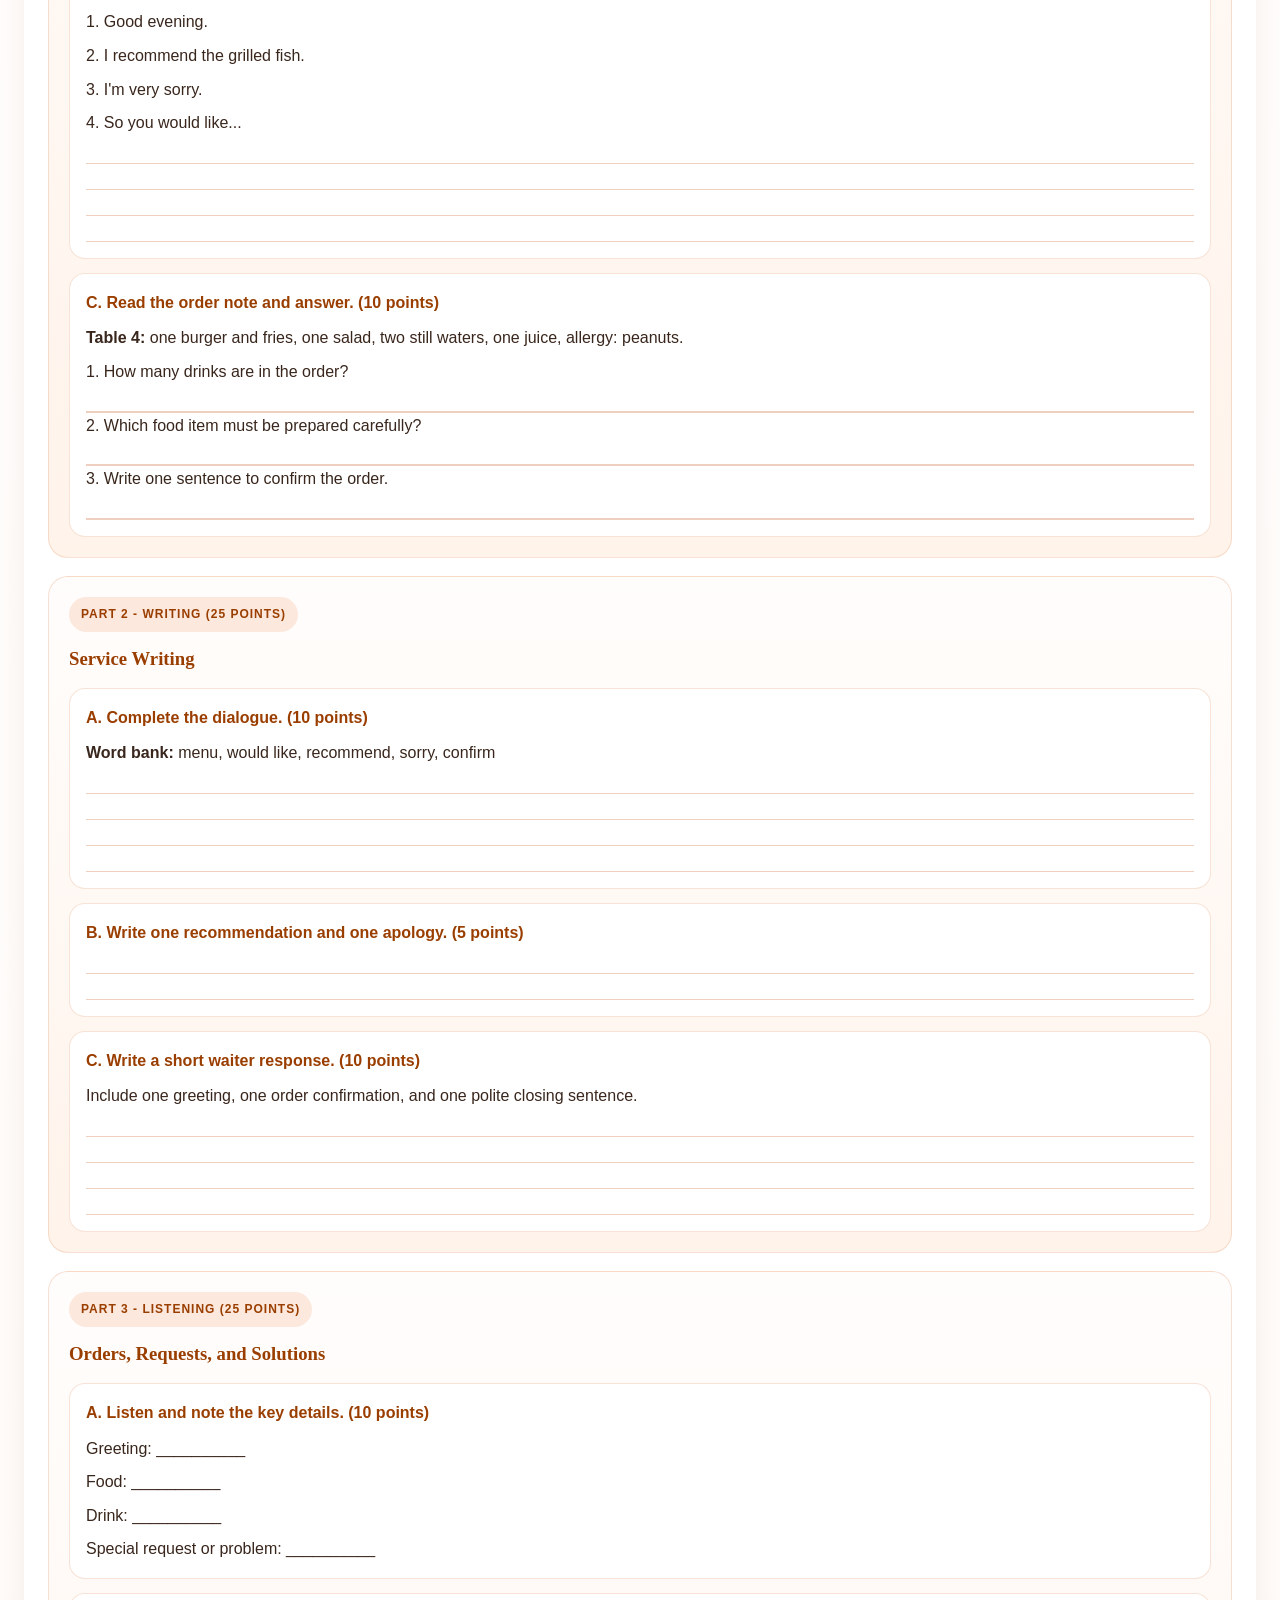
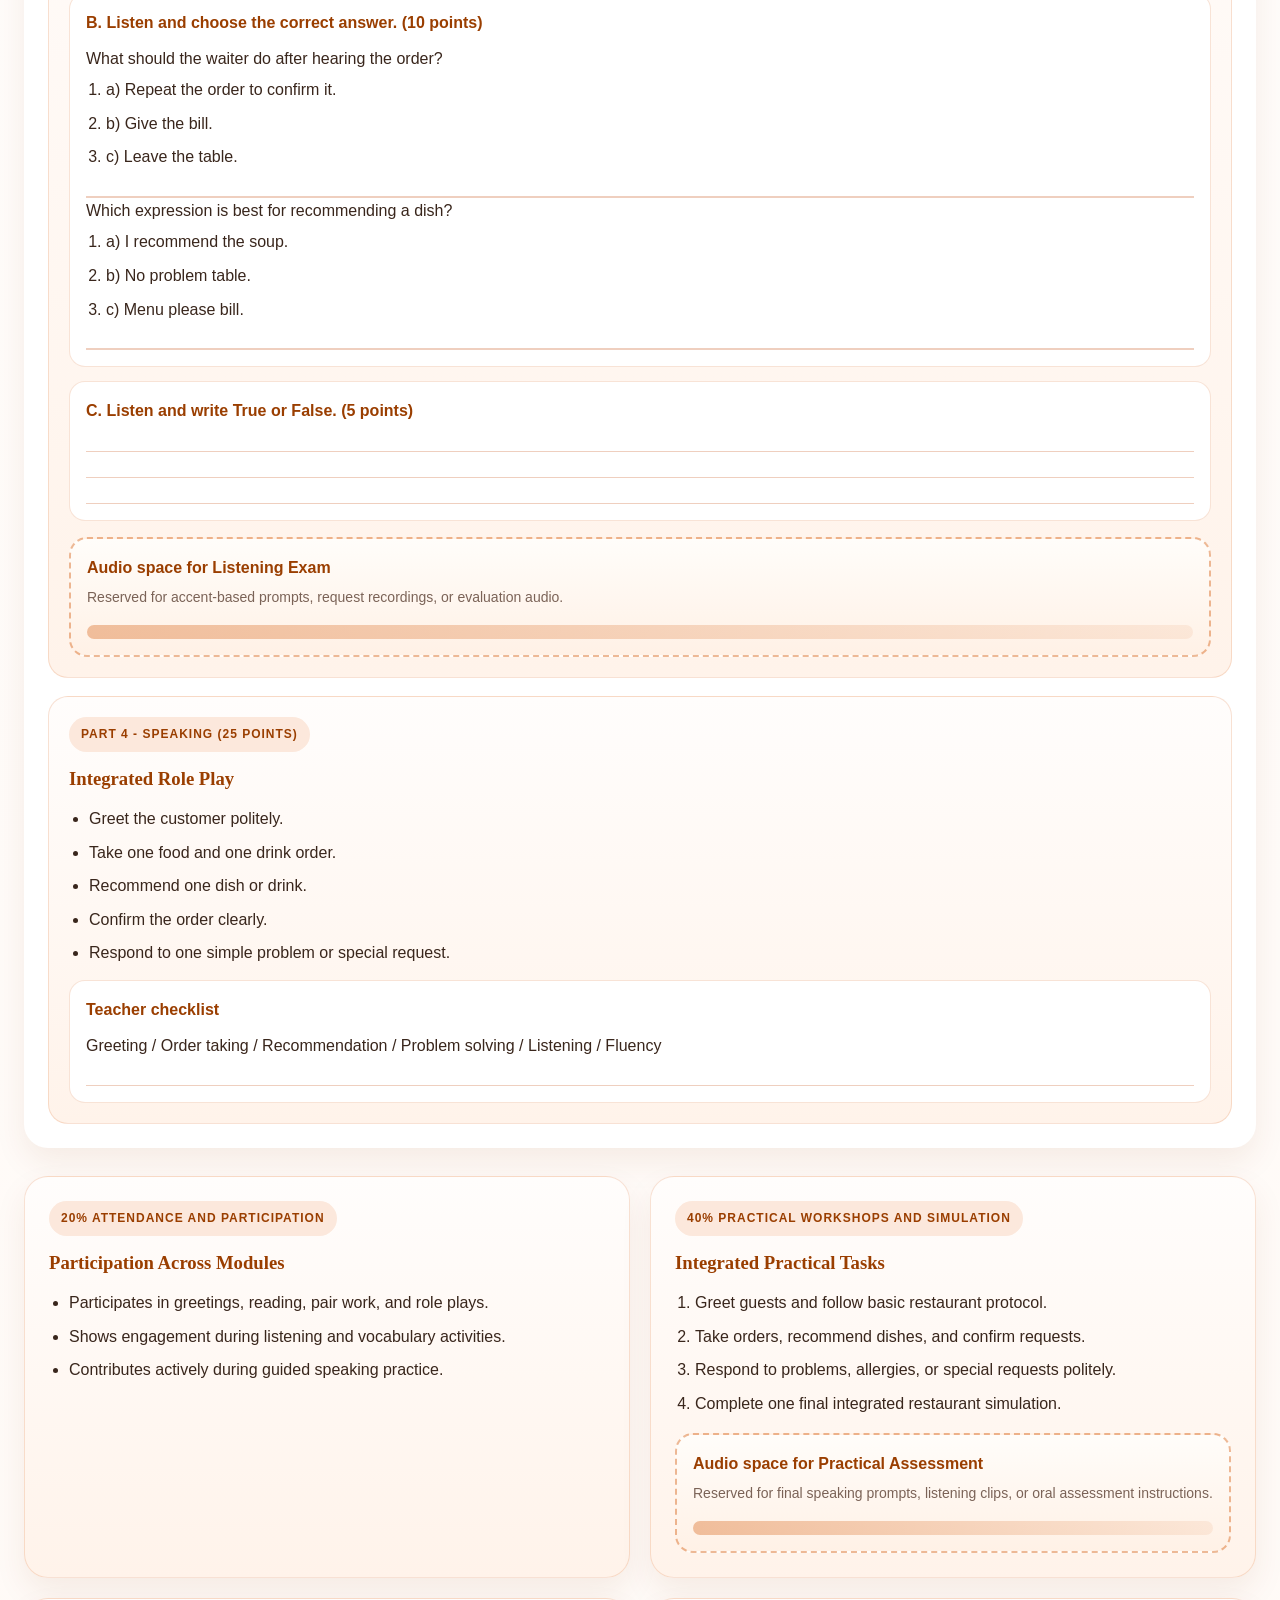
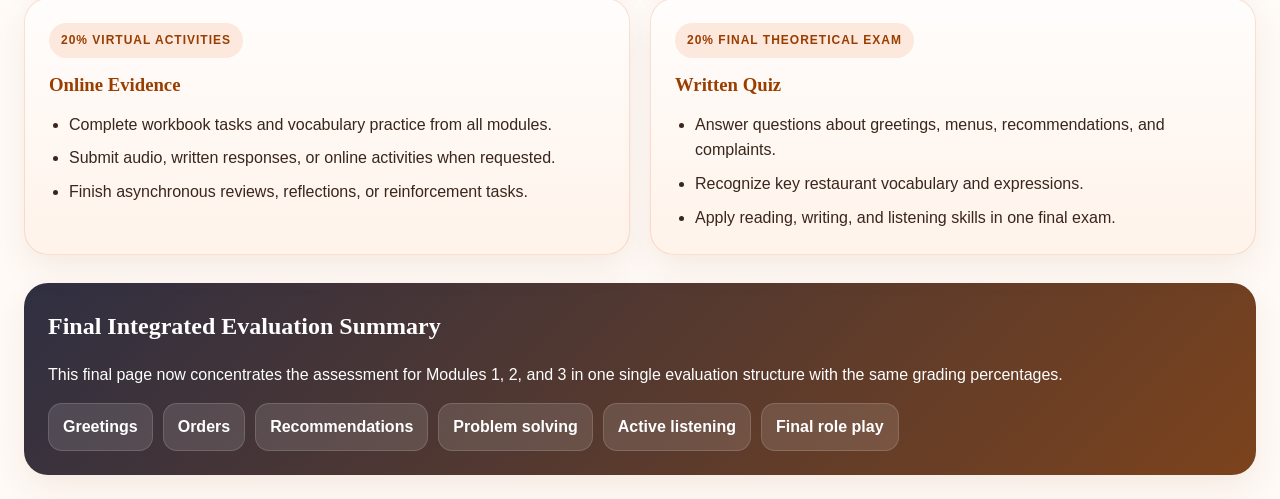
==== commit ad0250d2: "Unify module evaluations into final assessment" ====
--- a/module1_evaluation.html
+++ b/module1_evaluation.html
@@ -2,664 +2,38 @@
 <html lang="en">
 <head>
 <meta charset="utf-8">
+<meta http-equiv="refresh" content="0; url=module3_evaluation.html">
 <meta name="viewport" content="width=device-width, initial-scale=1">
-<title>Module 1 Evaluation</title>
+<title>Module 1 Evaluation Redirect</title>
 <style>
-  :root {
-    --bg: #eef3ef;
-    --surface: #ffffff;
-    --surface-soft: #f6faf7;
-    --line: #dfeae3;
-    --text: #17352a;
-    --muted: #557567;
-    --brand: #1e5631;
-    --brand-dark: #163728;
-    --shadow: 0 12px 28px rgba(20, 44, 32, 0.08);
-  }
-  * { box-sizing: border-box; }
   body {
     margin: 0;
-    background: var(--bg);
-    color: var(--text);
+    min-height: 100vh;
+    display: grid;
+    place-items: center;
+    background: #eef3ef;
+    color: #17352a;
     font-family: "Segoe UI", Roboto, Arial, sans-serif;
-    line-height: 1.6;
   }
-  .wrap {
-    max-width: 1200px;
-    margin: 0 auto;
-    padding: 28px;
-  }
-  .hero {
-    position: relative;
-    overflow: hidden;
-    border-radius: 28px;
-    min-height: 340px;
-    padding: 40px;
-    color: #ffffff;
-    background:
-      linear-gradient(90deg, rgba(0, 0, 0, 0.5), rgba(0, 0, 0, 0.18) 48%, rgba(0, 0, 0, 0.05)),
-      url("https://res.cloudinary.com/du4lciu5v/image/upload/q_auto/f_auto/v1775260949/imagen_modulo1_jikhqn.png") center/cover;
-    box-shadow: 0 18px 48px rgba(18, 40, 29, 0.18);
-  }
-  .logo {
-    width: 110px;
-    border-radius: 50%;
-    background: rgba(255, 255, 255, 0.12);
-    padding: 10px;
-  }
-  .badge {
-    display: inline-block;
-    margin-top: 18px;
-    padding: 10px 18px;
-    border-radius: 999px;
-    background: var(--brand);
-    font-size: 12px;
-    font-weight: 700;
-    letter-spacing: 1.5px;
-    text-transform: uppercase;
-  }
-  .hero h1 {
-    margin: 18px 0 10px;
-    max-width: 760px;
-    font-family: Georgia, "Times New Roman", serif;
-    font-size: clamp(34px, 6vw, 56px);
-    line-height: 1.08;
-    text-shadow: 0 5px 16px rgba(0, 0, 0, 0.5);
-  }
-  .hero p {
-    max-width: 620px;
-    margin: 0;
-    font-size: 20px;
-    color: #edf5ef;
-  }
-  .intro,
-  .criteria-grid,
-  .visual-strip {
-    display: grid;
-    grid-template-columns: 1fr 1fr;
-    gap: 20px;
-  }
-  .intro,
-  .visual-strip,
-  .criteria-grid,
-  .rubric-panel,
-  .final-panel {
-    margin-top: 28px;
-  }
-  .panel,
-  .criterion,
-  .rubric-panel,
-  .final-panel,
-  .image-card {
-    background: var(--surface);
-    border-radius: 24px;
-    box-shadow: var(--shadow);
-  }
-  .panel,
-  .criterion,
-  .rubric-panel,
-  .final-panel {
-    padding: 24px;
-  }
-  .panel h3,
-  .rubric-panel h2,
-  .criterion h3,
-  .final-panel h2 {
-    margin: 0 0 12px;
-    font-family: Georgia, "Times New Roman", serif;
-    color: var(--brand);
-  }
-  .image-card {
-    overflow: hidden;
-    min-height: 300px;
-  }
-  .image-card img {
-    width: 100%;
-    height: 100%;
-    display: block;
-    object-fit: cover;
-  }
-  .panel ul,
-  .criterion ul,
-  .criterion ol {
-    margin: 0;
-    padding-left: 20px;
-  }
-  .criterion li + li {
-    margin-top: 8px;
-  }
-  .rubric-table {
-    width: 100%;
-    border-collapse: collapse;
-    overflow: hidden;
-    border-radius: 18px;
-  }
-  .rubric-table th,
-  .rubric-table td {
-    border: 1px solid #cfded2;
-    padding: 14px 16px;
-    text-align: left;
-  }
-  .rubric-table th {
-    background: #edf5ef;
-    color: var(--brand-dark);
-    font-size: 15px;
-  }
-  .rubric-table td:last-child,
-  .rubric-table th:last-child {
-    width: 150px;
-    text-align: center;
-    font-weight: 800;
-  }
-  .criterion {
-    border: 1px solid var(--line);
-    background: linear-gradient(180deg, #ffffff 0%, #f7fbf8 100%);
-  }
-  .weight {
-    display: inline-block;
-    margin-bottom: 12px;
-    padding: 8px 12px;
-    border-radius: 999px;
-    background: #eaf3ed;
-    color: var(--brand);
-    font-size: 12px;
-    font-weight: 800;
-    letter-spacing: 1px;
-    text-transform: uppercase;
-  }
-  .audio-slot {
-    margin-top: 16px;
-    min-height: 96px;
-    border: 2px dashed #bfd3c3;
-    border-radius: 18px;
-    padding: 16px;
-    background: #fbfdfb;
-  }
-  .audio-slot strong {
-    display: block;
-    margin-bottom: 6px;
-    color: var(--brand);
-  }
-  .audio-slot p {
-    margin: 0;
-    color: var(--muted);
-    font-size: 14px;
-  }
-  .audio-placeholder {
-    height: 14px;
-    margin-top: 16px;
-    border-radius: 999px;
-    background: linear-gradient(90deg, rgba(30, 86, 49, 0.18), rgba(30, 86, 49, 0.06));
-  }
-  .action-link {
-    display: inline-block;
-    margin-top: 16px;
-    padding: 12px 20px;
-    border-radius: 10px;
-    background: var(--brand);
-    color: #ffffff;
-    text-decoration: none;
-    font-weight: 700;
-  }
-  .exam-sheet {
-    margin-top: 28px;
-    padding: 24px;
+  main {
+    max-width: 560px;
+    padding: 32px;
     border-radius: 24px;
     background: #ffffff;
-    box-shadow: var(--shadow);
+    box-shadow: 0 12px 32px rgba(20, 44, 32, 0.08);
+    text-align: center;
   }
-  .exam-sheet h2,
-  .exam-part h3 {
-    margin: 0 0 12px;
-    font-family: Georgia, "Times New Roman", serif;
-    color: var(--brand);
-  }
-  .exam-meta {
-    display: grid;
-    grid-template-columns: repeat(2, minmax(0, 1fr));
-    gap: 14px 20px;
-    margin: 18px 0 22px;
-  }
-  .line-field {
-    padding-bottom: 8px;
-    border-bottom: 2px solid #dce7df;
-    color: var(--muted);
-    font-weight: 600;
-  }
-  .exam-grid {
-    display: grid;
-    grid-template-columns: 1fr;
-    gap: 18px;
-  }
-  .exam-part {
-    padding: 20px;
-    border-radius: 20px;
-    border: 1px solid var(--line);
-    background: linear-gradient(180deg, #ffffff 0%, #f7fbf8 100%);
-  }
-  .part-chip {
-    display: inline-block;
-    margin-bottom: 12px;
-    padding: 8px 12px;
-    border-radius: 999px;
-    background: #eaf3ed;
-    color: var(--brand);
-    font-size: 12px;
-    font-weight: 800;
-    letter-spacing: 1px;
-    text-transform: uppercase;
-  }
-  .exam-part p,
-  .exam-part ol,
-  .exam-part ul {
-    margin-top: 0;
-    margin-bottom: 0;
-  }
-  .exam-part ol,
-  .exam-part ul {
-    padding-left: 20px;
-  }
-  .exam-part li + li {
-    margin-top: 8px;
-  }
-  .exam-header {
-    text-align: center;
-    padding: 18px;
-    border-radius: 18px;
-    background: linear-gradient(180deg, #f7fbf8 0%, #ffffff 100%);
-    border: 1px solid var(--line);
-  }
-  .exam-header p {
-    margin: 0;
+  a {
+    color: #1e5631;
     font-weight: 700;
-    letter-spacing: 0.5px;
-  }
-  .instruction-box,
-  .dialogue-box,
-  .menu-box,
-  .word-bank,
-  .question-box {
-    margin-top: 14px;
-    padding: 16px;
-    border-radius: 16px;
-    border: 1px solid var(--line);
-    background: #ffffff;
-  }
-  .dialogue-box p,
-  .menu-box p,
-  .question-box p,
-  .instruction-box p,
-  .word-bank p {
-    margin: 0;
-  }
-  .dialogue-box p + p,
-  .menu-box p + p,
-  .question-box p + p {
-    margin-top: 8px;
-  }
-  .subsection-title {
-    display: block;
-    margin-bottom: 10px;
-    color: var(--brand);
-    font-weight: 800;
-  }
-  .answer-line {
-    display: block;
-    margin-top: 8px;
-    min-height: 20px;
-    border-bottom: 2px solid #d7e4da;
-  }
-  .answer-lines {
-    margin-top: 10px;
-  }
-  .answer-lines span {
-    display: block;
-    height: 18px;
-    border-bottom: 1px solid #d7e4da;
-    margin-top: 8px;
-  }
-  .mc-options {
-    margin-top: 8px;
-    padding-left: 20px;
-  }
-  .mc-options li {
-    margin-top: 6px;
-  }
-  .final-panel {
-    background: linear-gradient(135deg, #1e5631, #2c7242);
-    color: #ffffff;
-  }
-  .final-panel h2 {
-    color: #ffffff;
-  }
-  .final-panel p {
-    margin: 0 0 12px;
-  }
-  .steps {
-    display: flex;
-    flex-wrap: wrap;
-    gap: 10px;
-  }
-  .steps span {
-    background: rgba(255, 255, 255, 0.14);
-    border: 1px solid rgba(255, 255, 255, 0.16);
-    padding: 10px 14px;
-    border-radius: 14px;
-    font-weight: 700;
-  }
-  @media (max-width: 900px) {
-    .intro,
-    .criteria-grid,
-    .visual-strip,
-    .exam-grid,
-    .exam-meta {
-      grid-template-columns: 1fr;
-    }
-    .hero {
-      padding: 28px;
-      min-height: auto;
-    }
   }
 </style>
 </head>
 <body>
-  <div class="wrap">
-    <section class="hero">
-      <img class="logo" src="https://res.cloudinary.com/du4lciu5v/image/upload/q_auto/f_auto/v1775258231/UEA_logo_jpwwmc.png" alt="UEA logo">
-      <div>
-        <span class="badge">Module 1 Evaluation</span>
-        <h1>Assessment Page for Module 1</h1>
-        <p>Separate evaluation page for attendance, practical workshops, virtual activities, and final theoretical assessment.</p>
-      </div>
-    </section>
-
-    <section class="intro">
-      <div class="panel">
-        <h3>Purpose</h3>
-        <p>This page is designed to be used apart from the workbook. It follows the same visual identity as Module 1, but focuses only on evaluation criteria and evidence.</p>
-      </div>
-      <div class="panel">
-        <h3>Evaluation Focus</h3>
-        <ul>
-          <li>Greetings and courtesy</li>
-          <li>Basic restaurant protocol</li>
-          <li>Vocabulary and comprehension</li>
-          <li>Short oral interaction</li>
-        </ul>
-      </div>
-    </section>
-
-    <section class="visual-strip">
-      <div class="image-card">
-        <img src="assets/module1-scene.svg" alt="Module 1 evaluation illustration">
-      </div>
-      <div class="panel">
-        <h3>Teacher Use</h3>
-        <p>You can open this page separately from EVA or GitHub Pages and use it as the formal evaluation reference for Module 1.</p>
-        <a class="action-link" href="module1_vip_workbook.html">Open Module 1 Workbook</a>
-      </div>
-    </section>
-
-    <section class="rubric-panel">
-      <h2>Rubrica de Evaluacion</h2>
-      <table class="rubric-table">
-        <thead>
-          <tr>
-            <th>ASPECTO PARA EVALUAR</th>
-            <th>PORCENTAJE</th>
-          </tr>
-        </thead>
-        <tbody>
-          <tr>
-            <td>Asistencia y participacion activa</td>
-            <td>20%</td>
-          </tr>
-          <tr>
-            <td>Talleres practicos y simulacion (comunicacion y audicion)</td>
-            <td>40%</td>
-          </tr>
-          <tr>
-            <td>Actividades virtuales (sincronicas y asincronicas)</td>
-            <td>20%</td>
-          </tr>
-          <tr>
-            <td>Examen final teorico</td>
-            <td>20%</td>
-          </tr>
-          <tr>
-            <td><strong>TOTAL</strong></td>
-            <td><strong>100%</strong></td>
-          </tr>
-        </tbody>
-      </table>
-    </section>
-
-    <section class="exam-sheet">
-      <h2>Student Evaluation Format</h2>
-      <p>This view now looks like a real student exam sheet, similar to the PDF model, but adapted to Module 1.</p>
-      <div class="exam-header">
-        <p>UNIVERSIDAD ESTATAL AMAZONICA</p>
-        <p>ENGLISH A1 FOR WAITERS</p>
-        <p>MODULE 1 FINAL EXAM</p>
-      </div>
-      <div class="exam-meta">
-        <div class="line-field">Student Name: ____________________________________</div>
-        <div class="line-field">Date: ____________________________________</div>
-        <div class="line-field">Course: English A1 for Waiters - Module 1</div>
-        <div class="line-field">Teacher: ____________________________________</div>
-        <div class="line-field">Score: __________ / 100</div>
-      </div>
-      <div class="instruction-box">
-        <p><strong>INSTRUCTIONS</strong></p>
-        <p>Read each section carefully and complete all the activities. Use English in all answers. This exam evaluates reading, writing, listening, and speaking.</p>
-      </div>
-      <div class="exam-grid">
-        <div class="exam-part">
-          <span class="part-chip">Part 1 - Reading (25 points)</span>
-          <h3>Greetings and Basic Service</h3>
-          <div class="dialogue-box">
-            <span class="subsection-title">A. Read the dialogue and answer the questions. (10 points)</span>
-            <p><strong>Waiter:</strong> Good evening. Welcome to our restaurant.</p>
-            <p><strong>Guest:</strong> Good evening. Thank you.</p>
-            <p><strong>Waiter:</strong> Do you have a reservation?</p>
-            <p><strong>Guest:</strong> No, we don&apos;t.</p>
-            <p><strong>Waiter:</strong> No problem. Please follow me to your table.</p>
-            <p><strong>Waiter:</strong> Here is the menu. Would you like something to drink?</p>
-            <p><strong>Guest:</strong> Yes, please. I&apos;d like orange juice.</p>
-          </div>
-          <div class="question-box">
-            <p>1. What does the waiter say first?</p>
-            <ol class="mc-options">
-              <li>a) Here is your bill.</li>
-              <li>b) Good evening. Welcome to our restaurant.</li>
-              <li>c) Are you ready to order?</li>
-            </ol>
-            <span class="answer-line"></span>
-            <p>2. Does the guest have a reservation?</p>
-            <ol class="mc-options">
-              <li>a) Yes</li>
-              <li>b) No</li>
-              <li>c) Maybe</li>
-            </ol>
-            <span class="answer-line"></span>
-          </div>
-          <div class="question-box">
-            <span class="subsection-title">B. Match the expressions with their meaning. (5 points)</span>
-            <p>1. Please follow me</p>
-            <p>2. Would you like something to drink?</p>
-            <p>3. Here is the menu</p>
-            <div class="answer-lines">
-              <span></span>
-              <span></span>
-              <span></span>
-            </div>
-          </div>
-          <div class="menu-box">
-            <span class="subsection-title">C. Read the mini menu and answer. (10 points)</span>
-            <p><strong>Starters:</strong> Tomato Soup, Green Salad</p>
-            <p><strong>Main Dishes:</strong> Grilled Chicken with Rice, Fish with Vegetables, Pasta with Tomato Sauce</p>
-            <p><strong>Drinks:</strong> Water, Orange Juice, Soda</p>
-            <p><strong>Desserts:</strong> Chocolate Cake, Ice Cream</p>
-            <div class="answer-lines">
-              <span></span>
-              <span></span>
-              <span></span>
-            </div>
-          </div>
-        </div>
-        <div class="exam-part">
-          <span class="part-chip">Part 2 - Writing (25 points)</span>
-          <h3>Courtesy and Vocabulary</h3>
-          <div class="word-bank">
-            <span class="subsection-title">A. Complete the dialogue. (10 points)</span>
-            <p><strong>Word Bank:</strong> welcome - table - drink - order - thank</p>
-            <p>Waiter: Good evening. __________ to our restaurant.</p>
-            <p>Guest: Good evening.</p>
-            <p>Waiter: Please follow me to your __________.</p>
-            <p>Waiter: Would you like something to __________?</p>
-            <p>Waiter: Are you ready to __________?</p>
-            <p>Waiter: __________ you very much.</p>
-          </div>
-          <div class="question-box">
-            <span class="subsection-title">B. Write 5 polite expressions a waiter can use. (5 points)</span>
-            <div class="answer-lines">
-              <span></span>
-              <span></span>
-              <span></span>
-              <span></span>
-              <span></span>
-            </div>
-          </div>
-          <div class="question-box">
-            <span class="subsection-title">C. Write a short restaurant dialogue. (10 points)</span>
-            <p>Include: greeting, offering the menu, taking a drink order, and saying thank you.</p>
-            <div class="answer-lines">
-              <span></span>
-              <span></span>
-              <span></span>
-              <span></span>
-              <span></span>
-              <span></span>
-            </div>
-          </div>
-        </div>
-        <div class="exam-part">
-          <span class="part-chip">Part 3 - Listening (25 points)</span>
-          <h3>Comprehension of Service Steps</h3>
-          <div class="question-box">
-            <span class="subsection-title">A. Listen and complete. (10 points)</span>
-            <p>1. Good __________.</p>
-            <p>2. Welcome to our __________.</p>
-            <p>3. Please __________ me to your table.</p>
-            <p>4. Here is the __________.</p>
-            <p>5. I&apos;d like __________, please.</p>
-          </div>
-          <div class="question-box">
-            <span class="subsection-title">B. Listen and choose the correct answer. (10 points)</span>
-            <p>What food does the guest order?</p>
-            <ol class="mc-options">
-              <li>a) Fish</li>
-              <li>b) Grilled chicken</li>
-              <li>c) Pasta</li>
-            </ol>
-            <span class="answer-line"></span>
-            <p>Is the guest ready to order?</p>
-            <ol class="mc-options">
-              <li>a) Yes</li>
-              <li>b) No</li>
-            </ol>
-            <span class="answer-line"></span>
-          </div>
-          <div class="question-box">
-            <span class="subsection-title">C. Listen and write True or False. (5 points)</span>
-            <div class="answer-lines">
-              <span></span>
-              <span></span>
-              <span></span>
-            </div>
-          </div>
-          <div class="audio-slot">
-            <strong>Audio space for Listening Exam</strong>
-            <p>Reserved for the student listening prompt or teacher recording.</p>
-            <div class="audio-placeholder"></div>
-          </div>
-        </div>
-        <div class="exam-part">
-          <span class="part-chip">Part 4 - Speaking (25 points)</span>
-          <h3>Simple Role Play</h3>
-          <ul>
-            <li>Greet the guest.</li>
-            <li>Offer a table and the menu.</li>
-            <li>Ask for a drink.</li>
-            <li>Take one simple order and say thank you politely.</li>
-          </ul>
-          <div class="question-box">
-            <span class="subsection-title">Teacher checklist</span>
-            <p>Greeting / Courtesy / Menu / Drink order / Thank you</p>
-            <div class="answer-lines">
-              <span></span>
-            </div>
-          </div>
-        </div>
-      </div>
-    </section>
-
-    <section class="criteria-grid">
-      <div class="criterion">
-        <span class="weight">20% Attendance and Participation</span>
-        <h3>Observation Checklist</h3>
-        <ul>
-          <li>Participates in greeting drills and short oral interaction.</li>
-          <li>Uses polite expressions during class practice.</li>
-          <li>Shows readiness and consistent engagement.</li>
-        </ul>
-      </div>
-      <div class="criterion">
-        <span class="weight">40% Practical Workshops and Simulation</span>
-        <h3>Module 1 Practical Assessment</h3>
-        <ol>
-          <li>Role play a greeting and seating situation.</li>
-          <li>Identify food, service, and courtesy words from a short listening prompt.</li>
-          <li>Arrange the sequence of service from greeting to bill.</li>
-          <li>Describe one dish using basic adjectives.</li>
-        </ol>
-        <div class="audio-slot">
-          <strong>Audio space for Practical Assessment</strong>
-          <p>Reserved for teacher prompts, dictation, or oral evaluation instructions.</p>
-          <div class="audio-placeholder"></div>
-        </div>
-      </div>
-      <div class="criterion">
-        <span class="weight">20% Virtual Activities</span>
-        <h3>Online Evidence</h3>
-        <ul>
-          <li>Submit one short audio greeting.</li>
-          <li>Complete one matching or vocabulary activity online.</li>
-          <li>Upload one short written task with food and service words.</li>
-        </ul>
-      </div>
-      <div class="criterion">
-        <span class="weight">20% Final Theoretical Exam</span>
-        <h3>Written Quiz</h3>
-        <ul>
-          <li>Multiple choice on greetings and restaurant protocol.</li>
-          <li>Fill in the blanks with key expressions.</li>
-          <li>Identify vocabulary and order basic service steps.</li>
-        </ul>
-      </div>
-    </section>
-
-    <section class="final-panel">
-      <h2>Module 1 Evaluation Summary</h2>
-      <p>Use different evidence sources to score the student fairly while keeping the rubric fixed across the module.</p>
-      <div class="steps">
-        <span>Observation</span>
-        <span>Role play</span>
-        <span>Listening prompt</span>
-        <span>Virtual upload</span>
-        <span>Written quiz</span>
-      </div>
-    </section>
-  </div>
+  <main>
+    <h1>Opening Final Evaluation...</h1>
+    <p>The separate Module 1 evaluation has been unified into the final integrated evaluation.</p>
+    <p><a href="module3_evaluation.html">Open the final evaluation</a></p>
+  </main>
 </body>
 </html>
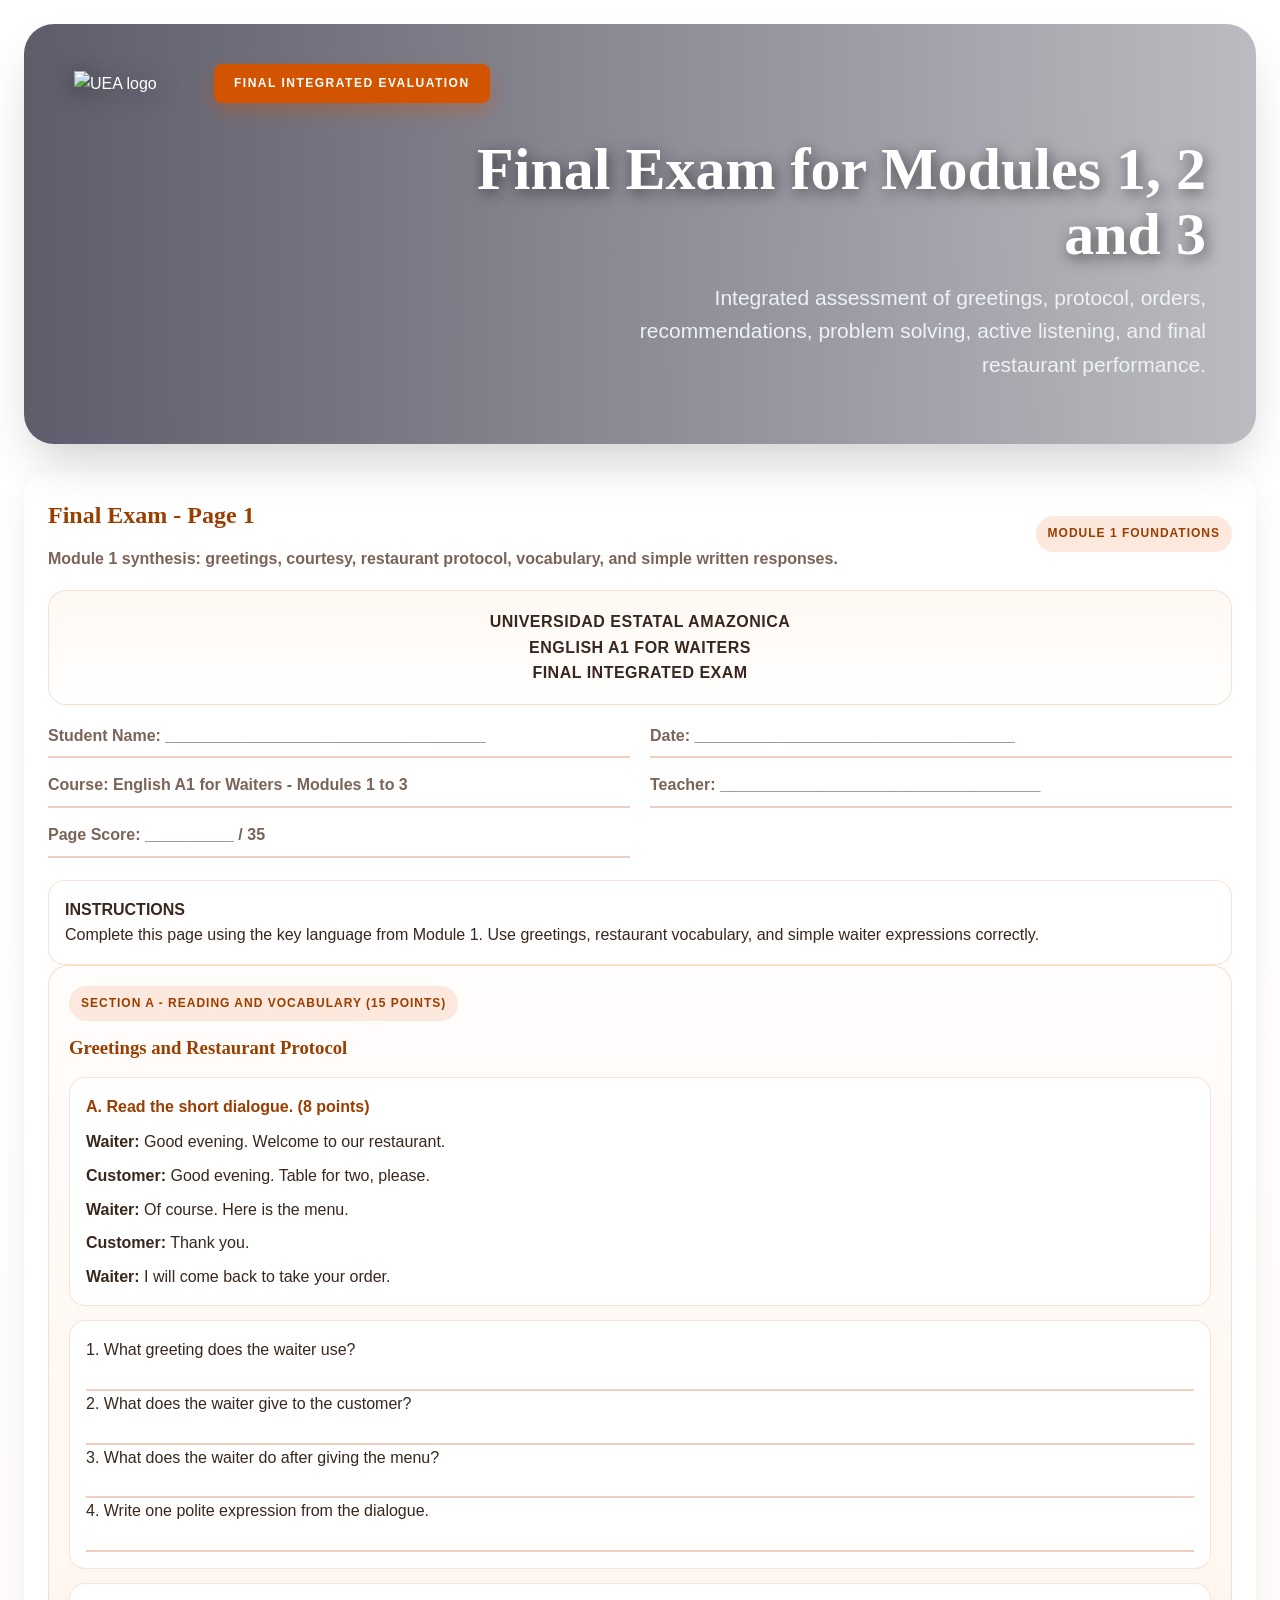
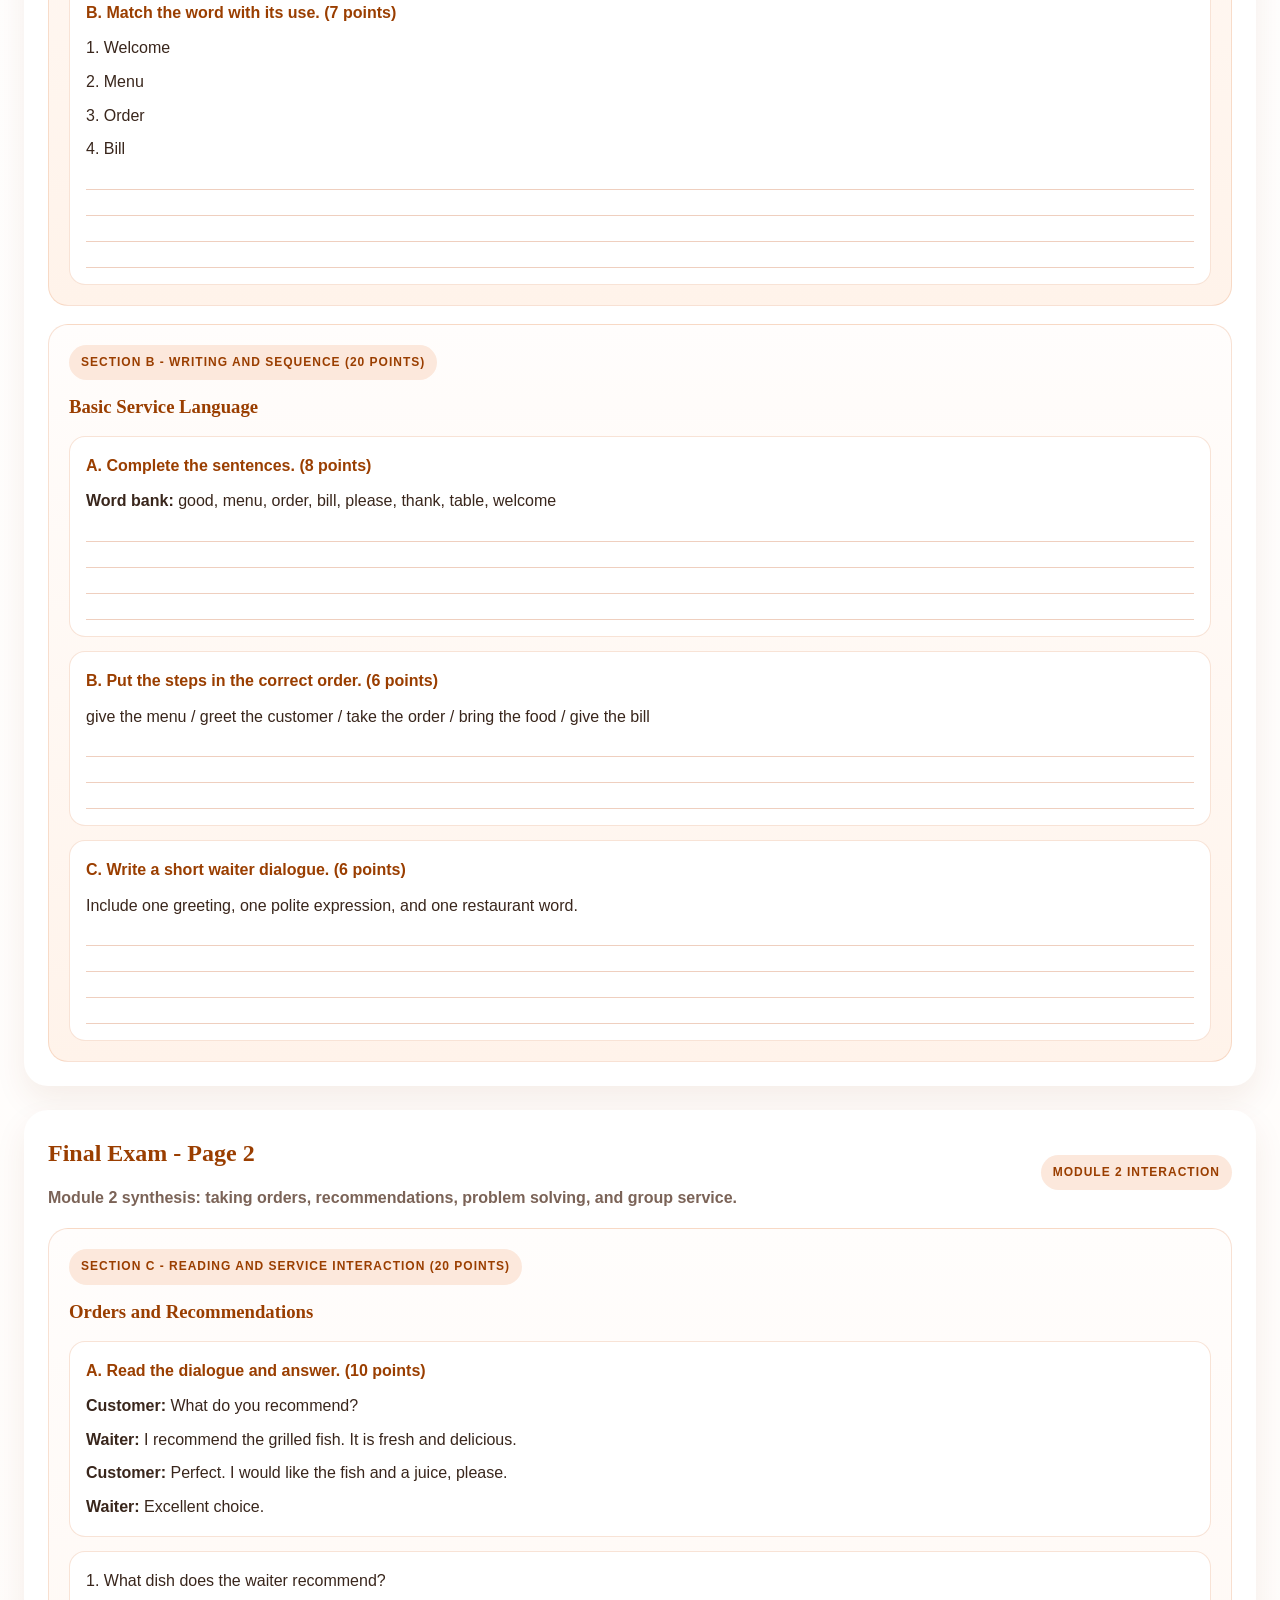
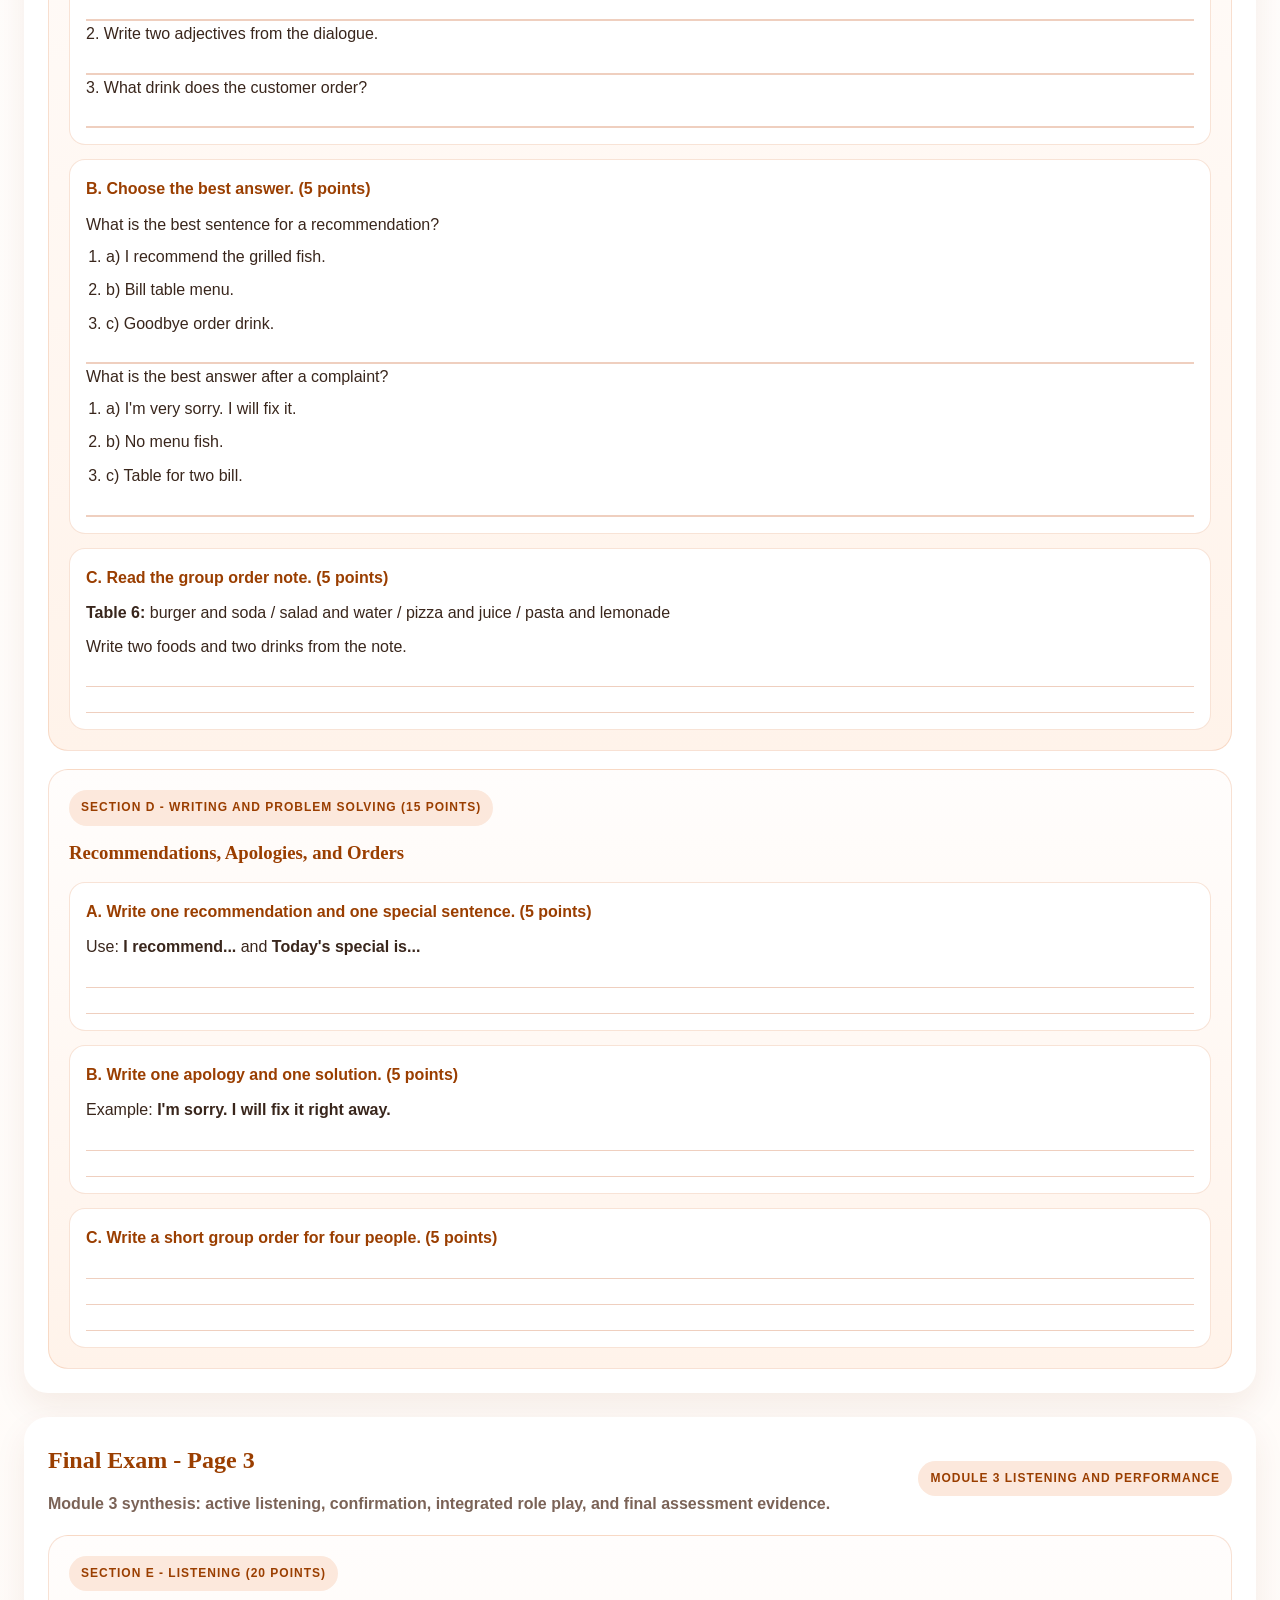
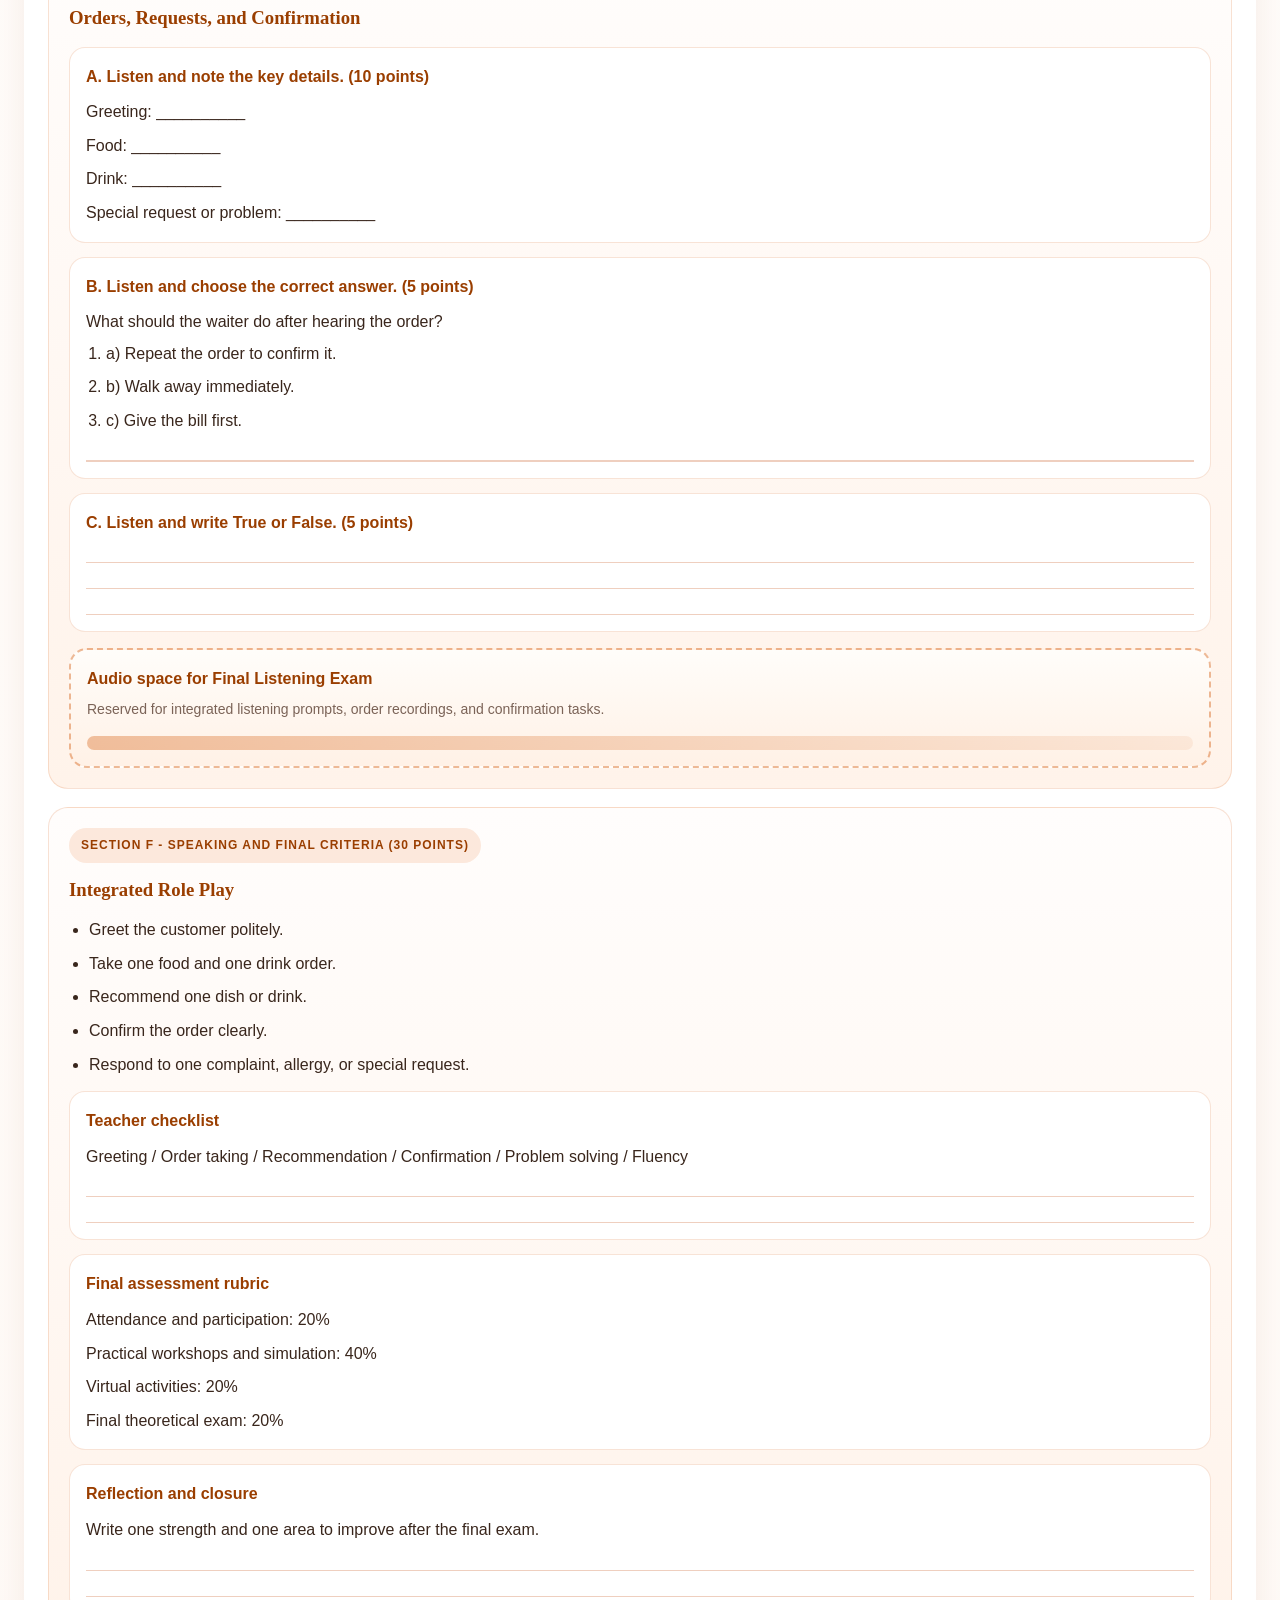
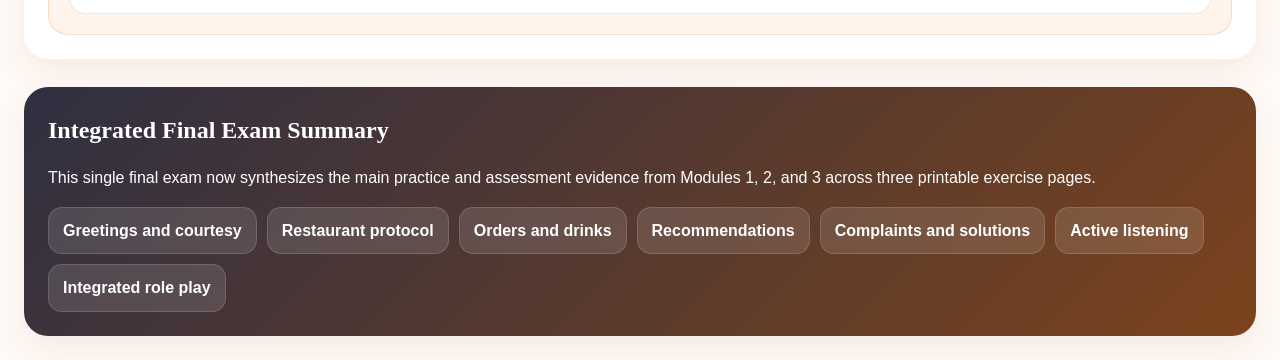
==== commit 5965aab7: "Expand final exam into three-page integrated assessment" ====
--- a/module1_evaluation.html
+++ b/module1_evaluation.html
@@ -31,9 +31,9 @@
 </head>
 <body>
   <main>
-    <h1>Opening Final Evaluation...</h1>
-    <p>The separate Module 1 evaluation has been unified into the final integrated evaluation.</p>
-    <p><a href="module3_evaluation.html">Open the final evaluation</a></p>
+    <h1>Opening Final Exam...</h1>
+    <p>The separate Module 1 evaluation has been unified into the final integrated exam.</p>
+    <p><a href="module3_evaluation.html">Open the final exam</a></p>
   </main>
 </body>
 </html>
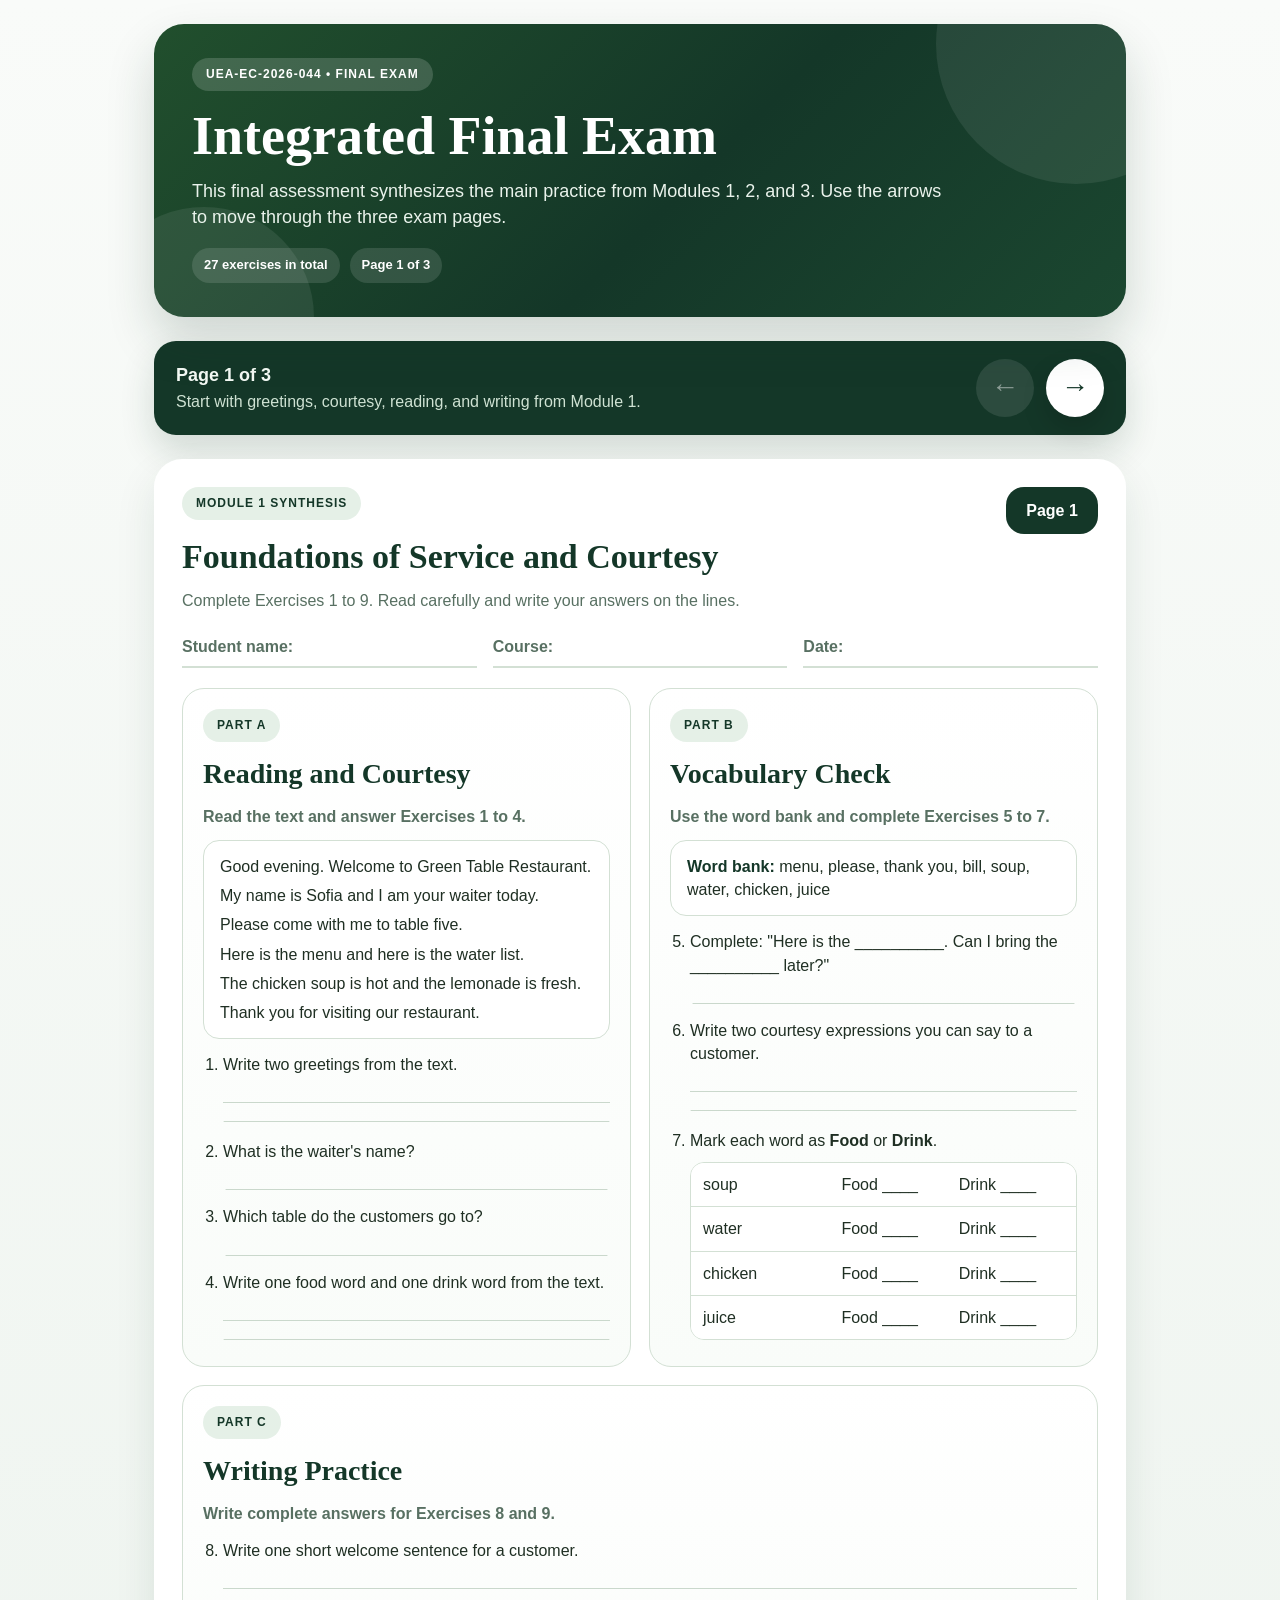
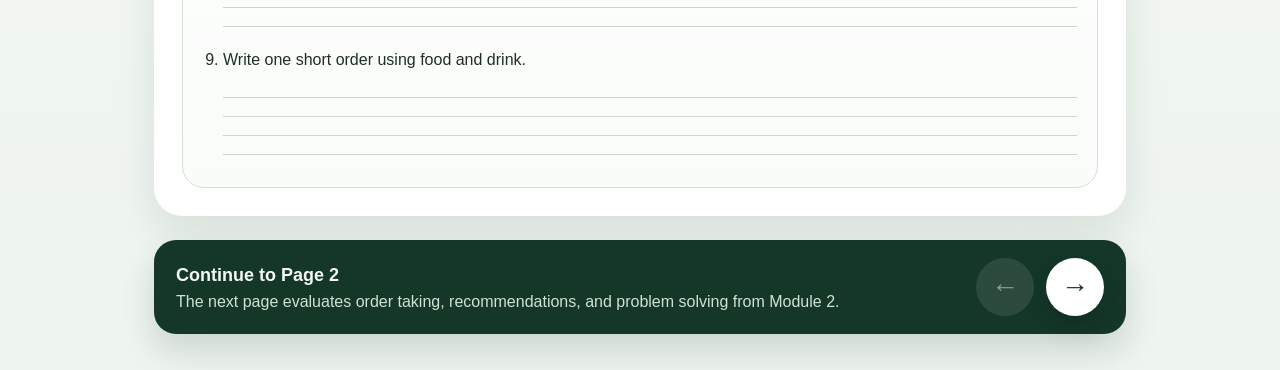
==== commit f4e993c7: "Split final exam into three navigable pages" ====
--- a/module1_evaluation.html
+++ b/module1_evaluation.html
@@ -32,7 +32,7 @@
 <body>
   <main>
     <h1>Opening Final Exam...</h1>
-    <p>The separate Module 1 evaluation has been unified into the final integrated exam.</p>
+    <p>The separate Module 1 evaluation has been unified into the 3-page final integrated exam.</p>
     <p><a href="module3_evaluation.html">Open the final exam</a></p>
   </main>
 </body>
